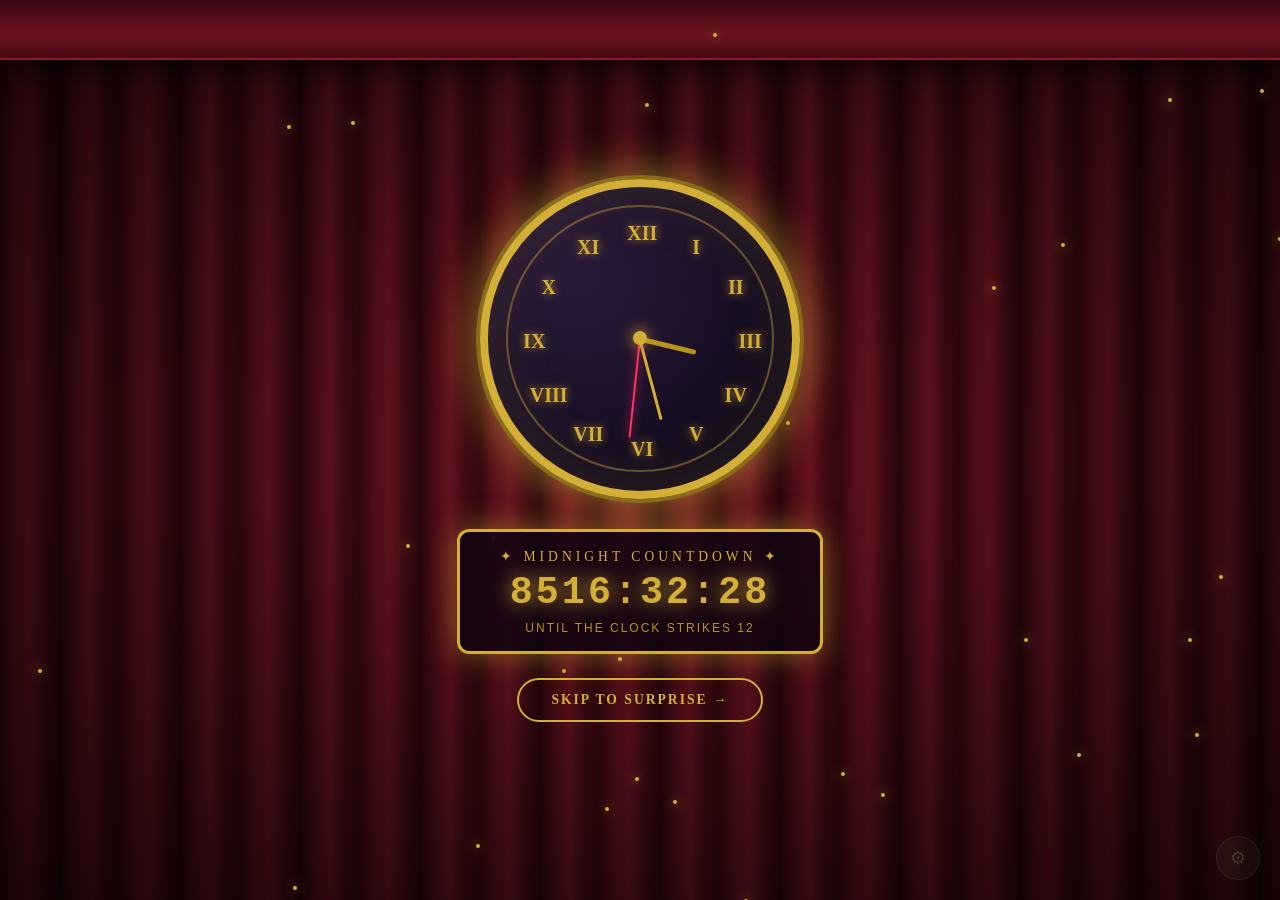
==== demo.html @ e57d29c2 "demo" ====
<!DOCTYPE html>
<html lang="en">
<head>
<meta charset="UTF-8">
<meta name="viewport" content="width=device-width, initial-scale=1.0">
<title>A Birthday Surprise 🌼</title>
<style>
  * { margin:0; padding:0; box-sizing:border-box; }
  body {
    font-family: 'Comic Sans MS', -apple-system, BlinkMacSystemFont, 'Segoe UI', sans-serif;
    background: #fdf0f5; min-height: 100vh; color: #4a2c3a; overflow-x: hidden;
  }

  /* ============ PAGE SYSTEM ============ */
  .page { display: none; min-height: 100vh; width: 100%; position: relative; overflow: hidden; }
  .page.active { display: flex; flex-direction: column; align-items: center; justify-content: center; }

  /* ============ PAGE 1: COUNTDOWN ============ */
  #page1 { background: #1a0a0a; }
  .curtain {
    position: absolute; inset: 0;
    background: repeating-linear-gradient(90deg,
      #4a0a12 0px, #7a1525 15px, #8b1a2b 30px, #5a0f1a 45px,
      #3a0810 60px, #6b1220 75px, #8b1a2b 90px, #5a0f1a 105px, #4a0a12 120px);
    filter: brightness(.85);
  }
  .curtain::before {
    content: ''; position: absolute; inset: 0;
    background: radial-gradient(ellipse at center, transparent 0%, rgba(0,0,0,.3) 40%, rgba(0,0,0,.75) 100%);
  }
  .curtain-top {
    position: absolute; top: 0; left: 0; right: 0; height: 60px;
    background: linear-gradient(180deg, #3a0810 0%, #6b1220 60%, #4a0a12 100%);
    box-shadow: 0 8px 30px rgba(0,0,0,.7); z-index: 3; border-bottom: 2px solid #8b1a2b;
  }
  .countdown-content { position: relative; z-index: 5; text-align: center; padding: 20px; }

  .big-clock {
    width: 320px; height: 320px; margin: 0 auto 30px;
    border-radius: 50%; background: radial-gradient(circle at 30% 30%, #2a1a3a, #0a0512);
    border: 8px solid #d4af37;
    box-shadow: 0 0 0 4px #8a6d1a, 0 0 40px 10px rgba(212,175,55,.5), inset 0 0 60px rgba(212,175,55,.15);
    position: relative; display: flex; align-items: center; justify-content: center;
    animation: clockGlow 3s ease-in-out infinite alternate;
  }
  @keyframes clockGlow {
    from { box-shadow: 0 0 0 4px #8a6d1a, 0 0 30px 8px rgba(212,175,55,.4), inset 0 0 60px rgba(212,175,55,.15); }
    to { box-shadow: 0 0 0 4px #8a6d1a, 0 0 50px 14px rgba(212,175,55,.7), inset 0 0 80px rgba(212,175,55,.25); }
  }
  .clock-inner { width: 88%; height: 88%; border-radius: 50%; border: 2px solid rgba(212,175,55,.4); position: relative; }
  .clock-mark { position: absolute; font-family: Georgia, serif; font-size: 20px; color: #d4af37; font-weight: bold; text-shadow: 0 0 8px rgba(212,175,55,.8); }
  .clock-hand { position: absolute; left: 50%; bottom: 50%; transform-origin: 50% 100%; background: #d4af37; border-radius: 4px; z-index: 2; }
  .hand-hour { width: 5px; height: 22%; margin-left: -2.5px; background: #b8941a; }
  .hand-minute { width: 3px; height: 32%; margin-left: -1.5px; }
  .hand-second { width: 2px; height: 38%; margin-left: -1px; background: #ff3366; box-shadow: 0 0 10px rgba(255,51,102,.9); }
  .clock-center-dot { position: absolute; top: 50%; left: 50%; width: 14px; height: 14px; margin: -7px 0 0 -7px; background: #d4af37; border-radius: 50%; box-shadow: 0 0 15px #d4af37; z-index: 3; }

  .countdown-box {
    display: inline-block; padding: 16px 40px;
    background: rgba(10,5,18,.75); border: 3px solid #d4af37; border-radius: 12px;
    box-shadow: 0 0 30px rgba(212,175,55,.5); margin-bottom: 24px; backdrop-filter: blur(10px);
  }
  .countdown-box .label { font-family: Georgia, serif; font-size: .85rem; color: #d4af37; letter-spacing: 4px; margin-bottom: 6px; }
  .countdown-box .time { font-family: 'Courier New', monospace; font-size: 2.4rem; font-weight: bold; color: #d4af37; letter-spacing: 3px; text-shadow: 0 0 20px rgba(212,175,55,.9); }
  .countdown-box .sub { font-size: .75rem; color: #b8941a; margin-top: 6px; letter-spacing: 2px; }

  .skip-btn {
    padding: 12px 32px; background: transparent; color: #d4af37;
    border: 2px solid #d4af37; border-radius: 100px; font-size: .85rem;
    font-weight: 700; letter-spacing: 2px; cursor: pointer; font-family: Georgia, serif;
    transition: .3s; text-transform: uppercase;
  }
  .skip-btn:hover { background: #d4af37; color: #1a0a0a; box-shadow: 0 0 30px rgba(212,175,55,.8); }
  .cd-sparkle { position: absolute; width: 4px; height: 4px; background: #d4af37; border-radius: 50%; box-shadow: 0 0 12px #d4af37; animation: sparkleFloat 4s ease-in-out infinite; z-index: 4; }
  @keyframes sparkleFloat { 0%,100% { opacity: .3; transform: scale(.8); } 50% { opacity: 1; transform: scale(1.5); } }

  /* ============ PAGE 2: PASSCODE ============ */
  #page2 { background: #faf6e9; flex-direction: row !important; padding: 0; }
  @media (max-width: 768px) { #page2 { flex-direction: column !important; } }
  .passcode-left {
    flex: 1; background: linear-gradient(135deg, #f0e8d0, #faf6e9);
    display: flex; align-items: center; justify-content: center;
    padding: 40px 20px; position: relative; min-height: 100vh;
  }
  .polaroid {
    background: #fff; padding: 20px; border-radius: 8px;
    border: 10px solid #b8a8d8;
    box-shadow: 0 20px 50px rgba(100,80,40,.3), 0 0 0 4px #fff inset;
    transform: rotate(-3deg); position: relative; z-index: 2; max-width: 340px;
    animation: polaroidFloat 5s ease-in-out infinite;
  }
  @keyframes polaroidFloat { 0%,100% { transform: rotate(-3deg) translateY(0); } 50% { transform: rotate(-3deg) translateY(-10px); } }
  .polaroid .photo {
    width: 280px; height: 280px; background: linear-gradient(135deg, #f5b7d0, #c9e4ff, #fde5b7);
    border-radius: 6px; display: flex; align-items: center; justify-content: center;
    font-size: 8rem; overflow: hidden;
  }
  .polaroid .photo img { width: 100%; height: 100%; object-fit: cover; }
  .polaroid .shinchan { font-size: 8rem; animation: cakeBounce 2s ease-in-out infinite; }
  @keyframes cakeBounce { 0%,100% { transform: translateY(0) rotate(-3deg); } 50% { transform: translateY(-8px) rotate(3deg); } }
  .polaroid .caption { text-align: center; font-family: 'Comic Sans MS'; font-size: 1rem; color: #8a6d3a; font-weight: bold; margin-top: 12px; }

  .passcode-right {
    flex: 1; background: #b8a8d8; display: flex; align-items: center; justify-content: center;
    padding: 40px 20px; position: relative; min-height: 100vh;
  }
  .passcode-box { position: relative; z-index: 2; text-align: center; max-width: 340px; width: 100%; }
  .passcode-box h2 { font-size: 1.6rem; color: #fff; font-weight: 800; margin-bottom: 6px; text-shadow: 0 2px 8px rgba(80,60,120,.3); }
  .passcode-box .hint { font-size: .78rem; color: #f0e8f5; opacity: .9; margin-bottom: 26px; display: flex; align-items: center; justify-content: center; gap: 6px; }
  .passcode-box .hint .dot { width: 8px; height: 8px; background: #ff5566; border-radius: 50%; animation: pulseDot 1.5s ease-in-out infinite; }
  @keyframes pulseDot { 0%,100% { transform: scale(1); box-shadow: 0 0 0 0 rgba(255,85,102,.7); } 50% { transform: scale(1.1); box-shadow: 0 0 0 8px rgba(255,85,102,0); } }
  .passcode-dots { display: flex; justify-content: center; gap: 14px; margin-bottom: 30px; }
  .passcode-dot {
    width: 44px; height: 44px; border-radius: 12px;
    background: rgba(255,255,255,.35); border: 2px solid rgba(255,255,255,.5);
    display: flex; align-items: center; justify-content: center;
    font-size: 1.5rem; font-weight: bold; color: #fff;
    transition: all .3s cubic-bezier(.34,1.56,.64,1);
  }
  .passcode-dot.filled { background: #f5e88a; color: #8a6d3a; border-color: #f5e88a; transform: scale(1.08); box-shadow: 0 4px 14px rgba(245,232,138,.6); }
  .passcode-dot.active { border-color: #fff; background: rgba(255,255,255,.5); animation: dotPulse 1.5s ease-in-out infinite; }
  @keyframes dotPulse { 0%,100% { box-shadow: 0 0 0 0 rgba(255,255,255,.6); } 50% { box-shadow: 0 0 0 8px rgba(255,255,255,0); } }

  .keypad { display: grid; grid-template-columns: repeat(3, 1fr); gap: 14px; max-width: 250px; margin: 0 auto; }
  .key {
    aspect-ratio: 1; border-radius: 50%;
    background: rgba(255,255,255,.95); border: none;
    font-size: 1.4rem; font-weight: 700; color: #5a4a7a;
    cursor: pointer; transition: all .2s; font-family: inherit;
    box-shadow: 0 4px 12px rgba(80,60,120,.2);
    display: flex; align-items: center; justify-content: center;
  }
  .key:hover { background: #fff; transform: scale(1.06); }
  .key:active { transform: scale(.95); }
  .key.enter-key { background: linear-gradient(135deg, #ff8899, #ff5566); color: #fff; box-shadow: 0 4px 14px rgba(255,85,102,.5); }
  .passcode-box.shake { animation: shakeError .5s; }
  @keyframes shakeError {
    0%,100% { transform: translateX(0); }
    20% { transform: translateX(-12px); }
    40% { transform: translateX(12px); }
    60% { transform: translateX(-8px); }
    80% { transform: translateX(8px); }
  }
  .error-msg { color: #ffd0d0; font-size: .85rem; font-weight: 600; min-height: 22px; margin-top: 16px; text-shadow: 0 2px 6px rgba(120,60,60,.4); }

  /* ============ COMMON ============ */
  .checkered-bg {
    position: absolute; inset: 0; z-index: 0; background-color: #fce8f0;
    background-image: 
      linear-gradient(90deg, rgba(255,255,255,.5) 50%, transparent 50%),
      linear-gradient(rgba(255,255,255,.5) 50%, transparent 50%);
    background-size: 40px 40px;
  }
  .top-stripe {
    position: absolute; top: 0; left: 0; right: 0; height: 20px;
    background-image: repeating-linear-gradient(90deg, #ff8899 0px, #ff8899 20px, #ffffff 20px, #ffffff 40px);
    z-index: 10; box-shadow: 0 4px 10px rgba(255,136,153,.3);
  }
  .bottom-stripe {
    position: absolute; bottom: 0; left: 0; right: 0; height: 20px;
    background-image: repeating-linear-gradient(90deg, #ff8899 0px, #ff8899 20px, #ffffff 20px, #ffffff 40px);
    z-index: 10; box-shadow: 0 -4px 10px rgba(255,136,153,.3);
  }
  .page-content { position: relative; z-index: 5; text-align: center; padding: 40px 20px; max-width: 750px; width: 100%; }

  .funny-title {
    font-family: 'Comic Sans MS'; font-size: 1.9rem; font-weight: 800;
    color: #e63950; letter-spacing: .5px; margin-bottom: 24px;
    text-shadow: 2px 2px 0 rgba(255,255,255,.9), 3px 3px 0 rgba(255,136,153,.3);
    animation: titleWiggle 3s ease-in-out infinite;
  }
  @keyframes titleWiggle { 0%,100% { transform: rotate(-1.5deg); } 50% { transform: rotate(1.5deg); } }

  .cartoon-box {
    display: inline-block; padding: 12px; background: #fff; border-radius: 16px;
    box-shadow: 0 10px 30px rgba(200,100,130,.2); margin: 20px auto;
    animation: gentleBounce 2s ease-in-out infinite; position: relative;
  }
  .cartoon-box::before { content: ''; position: absolute; inset: -6px; border: 2px dashed #ffb8c8; border-radius: 20px; }
  @keyframes gentleBounce { 0%,100% { transform: translateY(0); } 50% { transform: translateY(-12px); } }
  .cartoon-inner {
    width: 240px; height: 240px;
    background: linear-gradient(135deg, #ffe8f0, #ffd6e0);
    border-radius: 12px; display: flex; align-items: center; justify-content: center;
    font-size: 8rem; overflow: hidden;
  }
  .cartoon-inner img { width: 100%; height: 100%; object-fit: cover; }

  .btn-row { display: flex; justify-content: center; gap: 30px; margin-top: 26px; flex-wrap: wrap; align-items: center; }
  .pill-btn {
    padding: 16px 44px; border-radius: 100px; border: none;
    font-family: 'Comic Sans MS'; font-size: 1.2rem; font-weight: 800;
    letter-spacing: 1.5px; cursor: pointer; position: relative;
    transition: all .3s cubic-bezier(.34,1.56,.64,1);
    box-shadow: 0 6px 0 #8b2535, 0 10px 20px rgba(200,60,90,.4);
    color: #fff; background: linear-gradient(180deg, #ff5566, #e63950);
    text-shadow: 0 2px 4px rgba(140,30,50,.5);
  }
  .pill-btn:hover { transform: translateY(3px); box-shadow: 0 3px 0 #8b2535, 0 6px 14px rgba(200,60,90,.4); }

  /* ============ PAGE 5: HEARTS ============ */
  .boxes-grid { display: flex; justify-content: center; gap: 26px; flex-wrap: wrap; margin: 30px 0; }
  .heart-box {
    width: 145px; height: 145px; cursor: pointer; position: relative;
    transition: transform .4s cubic-bezier(.34,1.56,.64,1);
    animation: boxBob 2.5s ease-in-out infinite;
  }
  .heart-box:nth-child(1) { animation-delay: 0s; }
  .heart-box:nth-child(2) { animation-delay: .3s; }
  .heart-box:nth-child(3) { animation-delay: .6s; }
  .heart-box:nth-child(4) { animation-delay: .9s; }
  @keyframes boxBob {
    0%,100% { transform: translateY(0) rotate(-2deg); }
    50% { transform: translateY(-15px) rotate(2deg); }
  }
  .heart-box:hover { transform: scale(1.12); animation-play-state: paused; }
  .heart-svg { width: 100%; height: 100%; filter: drop-shadow(0 10px 25px rgba(200,40,70,.4)); }
  .heart-ribbon {
    position: absolute; top: 50%; left: 50%;
    transform: translate(-50%, -50%);
    font-size: 2rem; color: #fff; pointer-events: none;
    text-shadow: 0 4px 8px rgba(180,30,60,.5);
  }
  .heart-label {
    position: absolute; bottom: -22px; left: 50%; transform: translateX(-50%);
    font-size: .72rem; color: #a0496a; font-weight: 700;
    white-space: nowrap; font-family: 'Comic Sans MS';
  }

  /* ============ HEART CONTENT MODAL ============ */
  .heart-modal {
    display: none; position: fixed; inset: 0;
    background: rgba(74,44,58,.92); backdrop-filter: blur(10px);
    z-index: 500; padding: 20px; overflow-y: auto;
  }
  .heart-modal.show { display: block; animation: fade .4s ease; }
  @keyframes fade { from { opacity: 0; } to { opacity: 1; } }
  .heart-modal-inner {
    max-width: 900px; margin: 30px auto;
    background: #fff; border-radius: 24px;
    padding: 24px; box-shadow: 0 30px 80px rgba(80,40,60,.5);
    position: relative;
  }
  .heart-modal-head {
    display: flex; justify-content: space-between; align-items: center;
    margin-bottom: 20px; padding-bottom: 16px;
    border-bottom: 2px dashed rgba(255,180,200,.5);
    flex-wrap: wrap; gap: 10px;
  }
  .heart-modal-head h2 {
    font-family: 'Comic Sans MS'; font-size: 1.4rem; color: #e63950;
    display: flex; align-items: center; gap: 10px; font-weight: 800;
  }
  .heart-modal-head p { font-size: .82rem; color: #a0496a; font-style: italic; margin-top: 4px; }
  .heart-close {
    padding: 10px 22px; border: none; border-radius: 100px;
    background: linear-gradient(135deg, #ff5566, #e63950);
    color: #fff; font-family: 'Comic Sans MS'; font-weight: 800;
    font-size: .85rem; cursor: pointer;
    box-shadow: 0 4px 0 #8b2535; transition: .15s;
  }
  .heart-close:active { transform: translateY(4px); box-shadow: 0 0 0 #8b2535; }
  .heart-content-area { min-height: 200px; }

  .heart-empty {
    text-align: center; padding: 60px 20px; color: #a0496a;
    font-style: italic; font-size: .95rem;
    background: linear-gradient(135deg, #fff5f8, #fce8f0);
    border-radius: 16px; border: 2px dashed rgba(255,180,200,.5);
  }

  .heart-items-grid {
    display: grid; grid-template-columns: repeat(auto-fill, minmax(240px, 1fr));
    gap: 16px;
  }
  .heart-item {
    background: #fff; border: 2px solid rgba(255,180,200,.5);
    border-radius: 18px; overflow: hidden;
    box-shadow: 0 4px 16px rgba(200,100,130,.15);
    transition: .3s;
  }
  .heart-item:hover { transform: translateY(-4px); box-shadow: 0 12px 30px rgba(200,100,130,.3); }
  .heart-item-thumb {
    height: 160px; background: linear-gradient(135deg, #ffe8f0, #ffd6e0);
    display: flex; align-items: center; justify-content: center;
    font-size: 3rem; background-size: cover; background-position: center;
    position: relative; color: #e63950;
  }
  .heart-item-thumb img { width: 100%; height: 100%; object-fit: cover; }
  .heart-item-info { padding: 12px 14px; }
  .heart-item-info h4 { font-size: .88rem; color: #4a2c3a; margin-bottom: 4px; font-weight: 800; }
  .heart-item-info p { font-size: .74rem; color: #a0496a; line-height: 1.5; }

  .heart-audio-player { padding: 14px; }
  .heart-audio-player audio { width: 100%; }

  .heart-shayari-card {
    background: linear-gradient(135deg, #fff5f8, #fce8f0);
    border: 2px solid rgba(255,180,200,.5); border-radius: 18px;
    padding: 22px 20px; position: relative;
  }
  .heart-shayari-card::before {
    content: '❝'; position: absolute; top: 8px; right: 14px;
    font-size: 50px; color: rgba(230,57,80,.15); line-height: 1;
  }
  .heart-shayari-text {
    font-family: Georgia, serif; font-style: italic;
    font-size: .95rem; line-height: 1.9; color: #4a2c3a;
    white-space: pre-line; position: relative; z-index: 1;
  }
  .heart-shayari-footer {
    margin-top: 14px; padding-top: 12px;
    border-top: 1px dashed rgba(255,180,200,.5);
    display: flex; justify-content: space-between; align-items: center;
    font-size: .72rem;
  }
  .heart-shayari-tag {
    padding: 3px 10px; border-radius: 100px;
    background: #fce8f0; color: #e63950; font-weight: 700;
  }

  .heart-video-card video, .heart-video-card iframe {
    width: 100%; display: block; background: #000;
  }

  /* ============ JASMINE FINAL PAGE ============ */
  #pageJasmine { background: linear-gradient(135deg, #fefefe 0%, #f7faf5 40%, #f0f7f0 100%); }
  .jasmine-bg-page { position: absolute; inset: 0; pointer-events: none; overflow: hidden; }
  .jasmine-fall {
    position: absolute; top: -80px; font-size: 24px; opacity: 0;
    animation: jasmineFall linear infinite;
  }
  @keyframes jasmineFall {
    0% { transform: translateY(0) rotate(0) translateX(0); opacity: 0; }
    8% { opacity: .85; }
    50% { transform: translateY(50vh) rotate(180deg) translateX(30px); opacity: .7; }
    90% { opacity: .35; }
    100% { transform: translateY(110vh) rotate(360deg) translateX(-20px); opacity: 0; }
  }
  .jasmine-content {
    position: relative; z-index: 5; text-align: center; padding: 40px 20px;
    max-width: 720px;
  }
  .jasmine-bouquet {
    font-size: 8rem; animation: bouquetFloat 3s ease-in-out infinite;
    filter: drop-shadow(0 15px 30px rgba(160,190,130,.4));
    display: inline-block;
  }
  @keyframes bouquetFloat {
    0%,100% { transform: translateY(0) rotate(-3deg) scale(1); }
    50% { transform: translateY(-15px) rotate(3deg) scale(1.05); }
  }
  .jasmine-title {
    font-size: 2.4rem; font-weight: 800; margin: 20px 0 12px;
    background: linear-gradient(90deg, #8a9f6e, #b8956a, #a8c088, #8a9f6e);
    background-size: 300% auto;
    -webkit-background-clip: text; -webkit-text-fill-color: transparent;
    animation: shimmer 5s linear infinite;
  }
  @keyframes shimmer { to { background-position: 300% center; } }
  .jasmine-sub { font-size: 1rem; color: #8a9f6e; font-style: italic; margin-bottom: 30px; }
  .jasmine-message {
    background: rgba(255,255,255,.92); backdrop-filter: blur(15px);
    border: 2px solid rgba(200,220,180,.5);
    border-radius: 24px; padding: 32px 28px;
    box-shadow: 0 20px 50px rgba(140,180,100,.2);
    font-size: 1rem; line-height: 2; color: #5a6a52;
    text-align: center; margin-bottom: 26px;
    position: relative;
  }
  .jasmine-message::before {
    content: '🌼'; position: absolute; top: -22px; left: 50%;
    transform: translateX(-50%); font-size: 34px;
    background: #fdfefb; padding: 2px 14px; border-radius: 50px;
  }
  .jasmine-message .sig {
    display: block; margin-top: 20px;
    color: #8a9f6e; font-style: italic; font-weight: 700;
    font-size: .95rem;
  }
  .jasmine-btn {
    padding: 14px 36px; border: none; border-radius: 100px;
    background: linear-gradient(135deg, #a8c088, #d4c088);
    color: #fff; font-family: 'Comic Sans MS'; font-weight: 800;
    font-size: .95rem; cursor: pointer;
    box-shadow: 0 8px 22px rgba(160,190,130,.5);
    transition: .3s;
  }
  .jasmine-btn:hover { transform: translateY(-3px) scale(1.05); box-shadow: 0 12px 30px rgba(160,190,130,.7); }

  /* ============ ADMIN PANEL ============ */
  #adminTrigger {
    position: fixed; bottom: 20px; right: 20px;
    width: 44px; height: 44px; border-radius: 50%;
    background: rgba(168,192,136,.2);
    border: 1.5px solid rgba(168,192,136,.5);
    color: #a8c088; font-size: 18px;
    z-index: 9000; cursor: pointer;
    display: flex; align-items: center; justify-content: center;
    transition: .3s; opacity: .25;
    font-family: inherit;
  }
  #adminTrigger:hover { opacity: 1; transform: scale(1.1) rotate(45deg); background: rgba(168,192,136,.9); color: #fff; }

  #adminPanel {
    display: none; position: fixed; inset: 0;
    background: rgba(45,74,45,.65); backdrop-filter: blur(12px);
    z-index: 20000; padding: 20px; overflow-y: auto;
  }
  #adminPanel.show { display: block; }
  .admin-box {
    max-width: 920px; margin: 20px auto;
    background: #fff; border-radius: 24px;
    padding: 28px; box-shadow: 0 30px 80px rgba(80,120,60,.4);
  }
  .admin-head {
    display: flex; justify-content: space-between; align-items: center;
    margin-bottom: 20px; padding-bottom: 16px;
    border-bottom: 2px dashed rgba(180,210,160,.5);
    flex-wrap: wrap; gap: 10px;
  }
  .admin-head h2 { font-size: 1.4rem; color: #2d4a2d; font-weight: 800; display: flex; align-items: center; gap: 10px; }
  .admin-close {
    padding: 8px 18px; border: none; border-radius: 100px;
    background: linear-gradient(135deg, #ff8888, #e65c5c);
    color: #fff; font-family: inherit; font-weight: 700;
    font-size: .85rem; cursor: pointer;
  }
  .admin-tabs {
    display: flex; gap: 6px; margin-bottom: 20px; flex-wrap: wrap;
    border-bottom: 1.5px solid rgba(200,220,180,.5); padding-bottom: 12px;
  }
  .admin-tab {
    padding: 8px 14px; border: 1.5px solid rgba(180,210,160,.4);
    border-radius: 100px; background: #fff; color: #5a7050;
    font-size: .78rem; font-family: inherit; font-weight: 700;
    cursor: pointer; transition: .2s;
  }
  .admin-tab.active {
    background: linear-gradient(135deg, #a8c088, #d4c088);
    color: #fff; border-color: transparent;
    box-shadow: 0 4px 14px rgba(160,190,130,.4);
  }
  .admin-tab-content { display: none; }
  .admin-tab-content.active { display: block; animation: fade .3s; }

  .admin-form {
    background: linear-gradient(135deg, #fafaf2, #f7faf5);
    border: 1.5px dashed rgba(180,210,160,.6);
    border-radius: 16px; padding: 20px; margin-bottom: 20px;
  }
  .admin-form h3 { font-size: .72rem; color: #7a9050; font-weight: 800; margin-bottom: 14px; letter-spacing: 1.2px; text-transform: uppercase; }
  .admin-form label { display: block; font-size: .75rem; color: #5a7050; font-weight: 700; margin-bottom: 5px; }
  .admin-form input, .admin-form textarea, .admin-form select {
    width: 100%; padding: 10px 14px; margin-bottom: 12px;
    border: 1.5px solid rgba(180,210,160,.5);
    border-radius: 10px; font-family: inherit; font-size: .85rem;
    color: #2d4a2d; background: #fff; outline: none;
  }
  .admin-form textarea { min-height: 90px; resize: vertical; }
  .admin-form input:focus, .admin-form textarea:focus, .admin-form select:focus {
    border-color: #a8c088; box-shadow: 0 0 0 3px rgba(168,192,136,.15);
  }
  .admin-btn {
    padding: 10px 22px; border: none; border-radius: 100px;
    background: linear-gradient(135deg, #a8c088, #d4c088);
    color: #fff; font-family: inherit; font-weight: 700;
    font-size: .82rem; cursor: pointer; margin-right: 8px; margin-top: 4px;
    box-shadow: 0 4px 14px rgba(160,190,130,.4); transition: .2s;
  }
  .admin-btn:hover { transform: translateY(-2px); }
  .admin-btn.danger { background: linear-gradient(135deg, #ff8888, #e65c5c); box-shadow: 0 4px 14px rgba(230,92,92,.4); }
  .admin-btn.blue { background: linear-gradient(135deg, #88b0ff, #5c7ee6); box-shadow: 0 4px 14px rgba(92,126,230,.4); }

  .admin-list {
    display: grid; grid-template-columns: repeat(auto-fill, minmax(220px, 1fr));
    gap: 12px; margin-top: 16px;
  }
  .admin-item {
    background: #fff; border: 1.5px solid rgba(200,220,180,.5);
    border-radius: 12px; padding: 12px; position: relative;
    display: flex; flex-direction: column; gap: 8px;
    font-size: .78rem; color: #5a7050;
  }
  .admin-item .thumb-mini {
    width: 100%; height: 70px; border-radius: 8px;
    background: linear-gradient(135deg, #f0f7e8, #faf5e0);
    background-size: cover; background-position: center;
    display: flex; align-items: center; justify-content: center;
    font-size: 2rem;
  }
  .admin-item .item-info { font-weight: 700; color: #2d4a2d; font-size: .82rem; }
  .admin-item .item-sub { font-size: .7rem; color: #7a8a72; font-style: italic; }
  .admin-item .item-actions { display: flex; gap: 6px; margin-top: 4px; flex-wrap: wrap; }
  .admin-item .mini-btn {
    padding: 5px 10px; border: 1px solid rgba(200,220,180,.5);
    border-radius: 100px; background: #f7faf5;
    color: #5a7050; font-size: .7rem; font-weight: 700;
    font-family: inherit; cursor: pointer;
  }
  .admin-item .mini-btn.del { background: #fff0f0; color: #e65c5c; border-color: #ffcccc; }
  .admin-note {
    font-size: .75rem; color: #8a9f6e; font-style: italic;
    padding: 10px 14px; background: #f7faf5; border-radius: 10px;
    margin-bottom: 16px; line-height: 1.6;
  }

  /* Password prompt */
  #pwPrompt {
    display: none; position: fixed; inset: 0;
    background: rgba(45,74,45,.75); backdrop-filter: blur(12px);
    z-index: 25000; align-items: center; justify-content: center; padding: 20px;
  }
  #pwPrompt.show { display: flex; }
  .pw-box {
    background: #fff; border-radius: 24px; padding: 36px 32px;
    max-width: 380px; width: 100%; text-align: center;
    box-shadow: 0 30px 80px rgba(80,120,60,.4);
    animation: introPop .5s ease;
  }
  @keyframes introPop { from { opacity:0; transform: scale(.9) translateY(20px); } to { opacity:1; transform: scale(1) translateY(0); } }
  .pw-box .pw-emoji { font-size: 3rem; margin-bottom: 12px; display: block; }
  .pw-box h3 { color: #2d4a2d; font-size: 1.15rem; margin-bottom: 8px; font-weight: 800; }
  .pw-box p { color: #8a9f6e; font-size: .82rem; margin-bottom: 20px; font-style: italic; }
  .pw-box input {
    width: 100%; padding: 14px 18px; border-radius: 100px;
    border: 2px solid rgba(180,210,160,.5); text-align: center;
    font-size: 1.4rem; letter-spacing: 8px; font-weight: 800;
    color: #2d4a2d; font-family: inherit; outline: none; margin-bottom: 14px;
  }
  .pw-box input:focus { border-color: #a8c088; box-shadow: 0 0 0 4px rgba(168,192,136,.15); }
  .pw-error { color: #e65c5c; font-size: .8rem; min-height: 18px; margin-bottom: 12px; font-weight: 700; }
  .pw-actions { display: flex; gap: 10px; justify-content: center; }

  /* Confetti */
  .confetti { position: fixed; top: -20px; font-size: 20px; pointer-events: none; z-index: 9999; animation: confettiFall linear forwards; }
  @keyframes confettiFall {
    0% { transform: translateY(0) rotate(0); opacity: 1; }
    100% { transform: translateY(105vh) rotate(720deg); opacity: .6; }
  }
  .tear-drop { position: fixed; font-size: 20px; pointer-events: none; z-index: 9999; animation: tearFall 1.5s ease-in forwards; }
  @keyframes tearFall {
    0% { transform: translateY(0) scale(1); opacity: 1; }
    100% { transform: translateY(80px) scale(.5); opacity: 0; }
  }

  @media (max-width: 500px) {
    .funny-title { font-size: 1.3rem; }
    .cartoon-inner { width: 200px; height: 200px; font-size: 6rem; }
    .pill-btn { padding: 12px 32px; font-size: 1rem; }
    .heart-box { width: 110px; height: 110px; }
    .heart-ribbon { font-size: 1.6rem; }
    .heart-label { font-size: .62rem; }
    .big-clock { width: 240px; height: 240px; }
    .clock-mark { font-size: 14px; }
    .countdown-box .time { font-size: 1.6rem; }
    .heart-modal-inner { padding: 18px; margin: 15px auto; }
    .jasmine-bouquet { font-size: 5rem; }
    .jasmine-title { font-size: 1.6rem; }
  }
</style>
</head>
<body>

<!-- ============ PAGE 1: COUNTDOWN ============ -->
<div class="page active" id="page1">
  <div class="curtain"></div>
  <div class="curtain-top"></div>
  <div class="countdown-content">
    <div class="big-clock">
      <div class="clock-inner" id="clockInner">
        <div class="clock-hand hand-hour" id="handHour"></div>
        <div class="clock-hand hand-minute" id="handMinute"></div>
        <div class="clock-hand hand-second" id="handSecond"></div>
        <div class="clock-center-dot"></div>
      </div>
    </div>
    <div class="countdown-box">
      <div class="label">✦ MIDNIGHT COUNTDOWN ✦</div>
      <div class="time" id="countdownTime">12:00:00</div>
      <div class="sub">UNTIL THE CLOCK STRIKES 12</div>
    </div>
    <br>
    <button class="skip-btn" onclick="nextPage(2)">Skip to Surprise →</button>
  </div>
</div>

<!-- ============ PAGE 2: PASSCODE ============ -->
<div class="page" id="page2">
  <div class="passcode-left">
    <div class="polaroid">
      <div class="photo">
        <div class="shinchan" id="passcodePhoto">🎂</div>
      </div>
      <div class="caption">Happy Birthday! 🎉</div>
    </div>
  </div>
  <div class="passcode-right">
    <div class="passcode-box" id="passcodeBox">
      <h2>Enter a passcode</h2>
      <div class="hint">
        Enter the 4-digit secret passcode
        <span class="dot"></span>
      </div>
      <div class="passcode-dots" id="passcodeDots">
        <div class="passcode-dot active"></div>
        <div class="passcode-dot"></div>
        <div class="passcode-dot"></div>
        <div class="passcode-dot"></div>
      </div>
      <div class="keypad">
        <button class="key" onclick="pressKey(1)">1</button>
        <button class="key" onclick="pressKey(2)">2</button>
        <button class="key" onclick="pressKey(3)">3</button>
        <button class="key" onclick="pressKey(4)">4</button>
        <button class="key" onclick="pressKey(5)">5</button>
        <button class="key" onclick="pressKey(6)">6</button>
        <button class="key" onclick="pressKey(7)">7</button>
        <button class="key" onclick="pressKey(8)">8</button>
        <button class="key" onclick="pressKey(9)">9</button>
        <button class="key" onclick="deleteKey()">✱</button>
        <button class="key" onclick="pressKey(0)">0</button>
        <button class="key enter-key" onclick="submitPasscode()">❤</button>
      </div>
      <div class="error-msg" id="errorMsg"></div>
    </div>
  </div>
</div>

<!-- ============ PAGE 3: INTRO ============ -->
<div class="page" id="page3">
  <div class="checkered-bg"></div>
  <div class="top-stripe"></div>
  <div class="bottom-stripe"></div>
  <div class="page-content">
    <h1 class="funny-title">I have made something for you 💝</h1>
    <div class="cartoon-box">
      <div class="cartoon-inner">🤗</div>
    </div>
    <p style="font-family:'Comic Sans MS'; color:#a0496a; margin-top:20px; font-size:1.15rem; font-weight:700;">
      Do you wanna see it ?
    </p>
    <div class="btn-row">
      <button class="pill-btn" onclick="nextPage(4)">YES</button>
      <button class="pill-btn" onclick="nextPage(4)">NO</button>
    </div>
  </div>
</div>

<!-- ============ PAGE 4: ARE YOU SURE ============ -->
<div class="page" id="page4">
  <div class="checkered-bg"></div>
  <div class="top-stripe"></div>
  <div class="bottom-stripe"></div>
  <div class="page-content">
    <h1 class="funny-title">I have made something for you 💝</h1>
    <div class="cartoon-box">
      <div class="cartoon-inner" id="page4Emoji">😏</div>
    </div>
    <p id="page4Msg" style="font-family:'Comic Sans MS'; color:#a0496a; margin-top:20px; font-size:1.1rem; font-weight:700;">
      Are you sure? 🤔 Please say YES! 💕
    </p>
    <div class="btn-row" id="page4BtnRow">
      <button class="pill-btn" id="yesBtn" onclick="nextPage(5)">YES</button>
      <button class="pill-btn" id="noBtn" onclick="handleNoClick()">NO</button>
    </div>
  </div>
</div>

<!-- ============ PAGE 5: EXCITED ============ -->
<div class="page" id="page5">
  <div class="checkered-bg"></div>
  <div class="top-stripe"></div>
  <div class="bottom-stripe"></div>
  <div class="page-content">
    <h1 class="funny-title">Are you really excited? 🤩</h1>
    <div class="cartoon-box">
      <div class="cartoon-inner">🤩</div>
    </div>
    <div class="btn-row">
      <button class="pill-btn" onclick="nextPage(6)">YES</button>
      <button class="pill-btn" onclick="nextPage(6)">YES</button>
    </div>
  </div>
</div>

<!-- ============ PAGE 6: MYSTERY HEARTS ============ -->
<div class="page" id="page6">
  <div class="checkered-bg"></div>
  <div class="top-stripe"></div>
  <div class="bottom-stripe"></div>
  <div class="page-content">
    <h1 class="funny-title" style="font-size:1.5rem;">Tap on the mystery box to unlock your gifts!</h1>
    <div class="boxes-grid" id="heartsGrid"></div>
    <div class="cartoon-box" style="margin-top:30px;">
      <div class="cartoon-inner" style="width:180px;height:130px;font-size:5rem;">😋</div>
    </div>
  </div>
</div>

<!-- ============ PAGE 7: JASMINE FINAL ============ -->
<div class="page" id="pageJasmine">
  <div class="jasmine-bg-page" id="jasmineBgPage"></div>
  <div class="jasmine-content">
    <div class="jasmine-bouquet">💐</div>
    <h1 class="jasmine-title">🌼 Happy Birthday, My Jasmine 🌼</h1>
    <p class="jasmine-sub">ek chhota sa surprise, dil se tumhare liye</p>
    <div class="jasmine-message">
      <p>Jabse tum meri zindagi me aayi ho, sab kuch thoda aur khoobsurat lagta hai. 🌼</p>
      <p>Tumhari muskaan, tumhari baatein, tumhara hona — yeh sab meri favourite cheezein hain.</p>
      <p>21 saal ki tum, aur bhi zyada strong, aur bhi zyada pyaari ho gayi ho.</p>
      <p>Dua karta hoon ki tumhare saare sapne poore hon, aur tum hamesha muskurati raho. 🌸</p>
      <span class="sig">— always with you, tumhara dost 💚</span>
    </div>
    <button class="jasmine-btn" onclick="throwConfetti(); celebrateFinale()">🎉 Celebrate Again</button>
  </div>
</div>

<!-- ============ HEART MODAL ============ -->
<div class="heart-modal" id="heartModal" onclick="if(event.target===this) closeHeartModal()">
  <div class="heart-modal-inner">
    <div class="heart-modal-head">
      <div>
        <h2 id="heartModalTitle">💖 Mystery Heart</h2>
        <p id="heartModalSub">Here's your surprise…</p>
      </div>
      <button class="heart-close" onclick="closeHeartModal()">✕ Close</button>
    </div>
    <div class="heart-content-area" id="heartContentArea"></div>
    <div style="text-align:center;margin-top:20px;" id="heartModalNext"></div>
  </div>
</div>

<!-- Admin Trigger -->
<button id="adminTrigger" onclick="promptAdmin()" title="Admin (Ctrl+Shift+A)">⚙</button>

<!-- Password Prompt -->
<div id="pwPrompt">
  <div class="pw-box">
    <span class="pw-emoji">🔐</span>
    <h3>Admin Access</h3>
    <p>Enter admin password</p>
    <input type="password" id="pwInput" maxlength="10" placeholder="••••" 
           onkeypress="if(event.key==='Enter') verifyPw()">
    <div class="pw-error" id="pwError"></div>
    <div class="pw-actions">
      <button class="admin-btn" onclick="verifyPw()">Unlock</button>
      <button class="admin-btn danger" onclick="closePwPrompt()">Cancel</button>
    </div>
  </div>
</div>

<!-- ============ ADMIN PANEL ============ -->
<div id="adminPanel">
  <div class="admin-box">
    <div class="admin-head">
      <h2>⚙ Admin Panel</h2>
      <button class="admin-close" onclick="closeAdmin()">✕ Close</button>
    </div>
    <div class="admin-note">
      🌼 Yahan se saara content add/edit/delete karo. Har item ko kis heart me dikhana hai woh select karo. Sab browser me save hota hai.
    </div>
    <div style="margin-bottom:20px;">
      <button class="admin-btn" onclick="exportData()">⬇ Export JSON</button>
      <button class="admin-btn blue" onclick="document.getElementById('importFile').click()">⬆ Import JSON</button>
      <input type="file" id="importFile" accept=".json" style="display:none" onchange="importData(event)">
      <button class="admin-btn danger" onclick="resetAll()">🗑 Reset All</button>
    </div>
    <div class="admin-tabs">
      <button class="admin-tab active" onclick="switchAdminTab('photos', this)">📸 Photos</button>
      <button class="admin-tab" onclick="switchAdminTab('audio', this)">🎵 Audio</button>
      <button class="admin-tab" onclick="switchAdminTab('voice', this)">🎤 Voice</button>
      <button class="admin-tab" onclick="switchAdminTab('videos', this)">🎬 Videos</button>
      <button class="admin-tab" onclick="switchAdminTab('shayari', this)">🌸 Shayari</button>
      <button class="admin-tab" onclick="switchAdminTab('notes', this)">📝 Notes</button>
      <button class="admin-tab" onclick="switchAdminTab('messages', this)">💌 Messages</button>
      <button class="admin-tab" onclick="switchAdminTab('settings', this)">⚙ Settings</button>
    </div>

    <!-- PHOTOS -->
    <div class="admin-tab-content active" id="tab-photos">
      <div class="admin-form">
        <h3>Add Photo</h3>
        <label>Photo URL</label>
        <input id="photoUrl" placeholder="https://... ya data:image/...">
        <label>Caption</label>
        <input id="photoCaption" placeholder="Kuch yaadgaar...">
        <label>Kis heart me?</label>
        <select id="photoHeart">
          <option value="1">Heart 1 💖</option>
          <option value="2" selected>Heart 2 💝</option>
          <option value="3">Heart 3 💗</option>
          <option value="4">Heart 4 🎤</option>
        </select>
        <button class="admin-btn" onclick="addPhoto()">+ Add Photo</button>
      </div>
      <div class="admin-list" id="adminPhotosList"></div>
    </div>

    <!-- AUDIO -->
    <div class="admin-tab-content" id="tab-audio">
      <div class="admin-form">
        <h3>Add Audio (Song)</h3>
        <label>Audio URL</label>
        <input id="audioUrl" placeholder="https://... ya path/file.mp3">
        <label>Title</label>
        <input id="audioTitle" placeholder="Song ka naam...">
        <label>Artist</label>
        <input id="audioArtist" placeholder="Kiski awaaz...">
        <label>Kis heart me?</label>
        <select id="audioHeart">
          <option value="1" selected>Heart 1 💖</option>
          <option value="2">Heart 2 💝</option>
          <option value="3">Heart 3 💗</option>
          <option value="4">Heart 4 🎤</option>
        </select>
        <button class="admin-btn" onclick="addAudio()">+ Add Audio</button>
      </div>
      <div class="admin-list" id="adminAudioList"></div>
    </div>

    <!-- VOICE (4th heart) -->
    <div class="admin-tab-content" id="tab-voice">
      <div class="admin-form">
        <h3>🎤 Add Voice Note</h3>
        <label>Voice URL (mp3/m4a)</label>
        <input id="voiceUrl" placeholder="https://... ya path/voice.mp3">
        <label>Title</label>
        <input id="voiceTitle" placeholder="Voice ka naam (e.g. Good morning)">
        <label>Description</label>
        <input id="voiceDesc" placeholder="Kis baare me hai...">
        <label>Kis heart me?</label>
        <select id="voiceHeart">
          <option value="4" selected>Heart 4 🎤 (Voice)</option>
          <option value="1">Heart 1 💖</option>
          <option value="2">Heart 2 💝</option>
          <option value="3">Heart 3 💗</option>
        </select>
        <button class="admin-btn" onclick="addVoice()">+ Add Voice</button>
      </div>
      <div class="admin-list" id="adminVoiceList"></div>
    </div>

    <!-- VIDEOS -->
    <div class="admin-tab-content" id="tab-videos">
      <div class="admin-form">
        <h3>Add Video</h3>
        <label>Video URL (mp4 ya YouTube)</label>
        <input id="videoUrl" placeholder="https://... (mp4 ya youtube url)">
        <label>Title</label>
        <input id="videoTitle" placeholder="Video ka naam...">
        <label>Description</label>
        <input id="videoDesc" placeholder="Kis baare me hai...">
        <label>Kis heart me?</label>
        <select id="videoHeart">
          <option value="1" selected>Heart 1 💖</option>
          <option value="2">Heart 2 💝</option>
          <option value="3">Heart 3 💗</option>
          <option value="4">Heart 4 🎤</option>
        </select>
        <button class="admin-btn" onclick="addVideo()">+ Add Video</button>
      </div>
      <div class="admin-list" id="adminVideosList"></div>
    </div>

    <!-- SHAYARI -->
    <div class="admin-tab-content" id="tab-shayari">
      <div class="admin-form">
        <h3>Add Shayari</h3>
        <label>Shayari Text</label>
        <textarea id="shayariText" placeholder="Yahan shayari likho..."></textarea>
        <label>Tag</label>
        <select id="shayariTag">
          <option value="sad">Dard 🌧️</option>
          <option value="dosti">Dosti 🌼</option>
          <option value="ishq">Ishq 💫</option>
        </select>
        <label>Kis heart me?</label>
        <select id="shayariHeart">
          <option value="1" selected>Heart 1 💖</option>
          <option value="2">Heart 2 💝</option>
          <option value="3">Heart 3 💗</option>
          <option value="4">Heart 4 🎤</option>
        </select>
        <button class="admin-btn" onclick="addShayari()">+ Add Shayari</button>
      </div>
      <div class="admin-list" id="adminShayariList"></div>
    </div>

    <!-- NOTES -->
    <div class="admin-tab-content" id="tab-notes">
      <div class="admin-form">
        <h3>Add Note</h3>
        <label>Category</label>
        <input id="noteCategory" placeholder="Data Analytics, Python...">
        <label>Title</label>
        <input id="noteTitle" placeholder="Note ka title...">
        <label>Content</label>
        <textarea id="notePreview" placeholder="Kuch detail likho..."></textarea>
        <label>Kis heart me?</label>
        <select id="noteHeart">
          <option value="1">Heart 1 💖</option>
          <option value="2">Heart 2 💝</option>
          <option value="3" selected>Heart 3 💗</option>
          <option value="4">Heart 4 🎤</option>
        </select>
        <button class="admin-btn" onclick="addNote()">+ Add Note</button>
      </div>
      <div class="admin-list" id="adminNotesList"></div>
    </div>

    <!-- MESSAGES -->
    <div class="admin-tab-content" id="tab-messages">
      <div class="admin-form">
        <h3>Add Message</h3>
        <label>Message Text</label>
        <textarea id="msgText" placeholder="Kuch pyaara sa message..."></textarea>
        <label>Kis heart me?</label>
        <select id="msgHeart">
          <option value="1">Heart 1 💖</option>
          <option value="2">Heart 2 💝</option>
          <option value="3" selected>Heart 3 💗</option>
          <option value="4">Heart 4 🎤</option>
        </select>
        <button class="admin-btn" onclick="addMessage()">+ Add Message</button>
      </div>
      <div class="admin-list" id="adminMessagesList"></div>
    </div>

    <!-- SETTINGS -->
    <div class="admin-tab-content" id="tab-settings">
      <div class="admin-form">
        <h3>Passwords</h3>
        <label>Gift Password (website unlock)</label>
        <input id="setGiftPw" placeholder="2604" maxlength="10">
        <label>Admin Password (this panel)</label>
        <input id="setAdminPw" placeholder="1504" maxlength="10">
        <h3 style="margin-top:18px;">Passcode Photo</h3>
        <label>Photo (emoji, URL, ya local path)</label>
        <input id="setPasscodePhoto" placeholder="🎂 ya https://... ya photo.jpg">
        <h3 style="margin-top:18px;">Heart Titles</h3>
        <label>Heart 1 Title</label>
        <input id="setHeart1Title" placeholder="Shayari & Songs 💌">
        <label>Heart 2 Title</label>
        <input id="setHeart2Title" placeholder="Our Photos 📸">
        <label>Heart 3 Title</label>
        <input id="setHeart3Title" placeholder="Notes & Messages 📝">
        <label>Heart 4 Title (Voice)</label>
        <input id="setHeart4Title" placeholder="Her Voice 🎤">
        <button class="admin-btn" onclick="saveSettings()">💾 Save Settings</button>
      </div>
    </div>

  </div>
</div>

<script>
/* ============ DATA STORAGE ============ */
const STORAGE_KEY = 'birthday_surprise_v3';

const DEFAULT_DATA = {
  settings: {
    giftPassword: '2604',
    adminPassword: '1504',
    passcodePhoto: '🎂',
    heart1Title: 'Shayari & Songs 💌',
    heart2Title: 'Our Photos 📸',
    heart3Title: 'Notes & Messages 📝',
    heart4Title: 'Her Voice 🎤'
  },
  photos: [],
  audio: [],
  voice: [],
  videos: [],
  shayari: [
    { text:"Ae bewafa kya tujhe zara si bhi sharm aati hai,\nGhadi mujhe gift krke waqt kisi aur ke sath bitati hai.", tag:"sad", heart:"1" },
    { text:"Aankhon se gale lagalo,\nSene se lagane se pabandiya bohot hai.", tag:"sad", heart:"1" },
    { text:"Tere baad phir kaha kisi se hasrat rahegi,\nKhamakha! Umra bharr mohobbat se nafrat rahegi.", tag:"sad", heart:"1" },
    { text:"Maine tera ghar basaya, khudka ghar jalake,\nMaine tujhe hasna sikhaya, khud ke aansu chupake,\nChala gaya woh kahi dur, mujhe akela chodke,\nJise manga tha har sajde me, dekho woh kitna khush hai mujhe bhulake.", tag:"sad", heart:"1" },
    { text:"Tujhse pehle mai khudko chun lu,\nKahi mai khudgarz toh nhi?\nTujhse kiye wadoon se mukar jau,\nKahi mai bewafa toh nhi?\nAksar jeeta hu apni khayalon me,\nKhayal tumhara hi aaye zaroori toh nahi?\nMat dekh in ummid bhari nigahon se,\nAb pehle si mohobbat humse hoga nhi.", tag:"ishq", heart:"1" },
    { text:"Logo ki baaton se na kar mere kirdar ka faisla,\nTere umar gujar jaegi meri haqeeqat talashne me.", tag:"ishq", heart:"1" },
    { text:"Hasrat hai ke unhe qarib se dekhe,\nQarib ho toh aankhein uthai nhi jati.", tag:"ishq", heart:"1" },
    { text:"Ishq ki pehli hawa suhani hoti hai,\nUske baad barbad puri jawani hoti hai,\nHar ek insan shaukh se shayari nhi likhta,\nUske piche bhi koi kahani hoti hai.", tag:"ishq", heart:"1" },
    { text:"Kuch rishte khoon ke nahi hote,\nPar khoon se bhi gehere hote hai,\nTu sath hai toh lagta hai,\nHar mushkil se hum guzar sakte hai.", tag:"dosti", heart:"1" },
    { text:"Muskurate hue jo guzar jate hai,\nWoh pal yaadon me theher jate hai.", tag:"dosti", heart:"1" },
    { text:"Jaise chameli ki khushbu,\nWaise hi teri yaadein,\nDil me bas jati hai,\nAur hamesha rehti hai.", tag:"dosti", heart:"1" }
  ],
  notes: [],
  messages: []
};

function loadData() {
  try {
    const s = localStorage.getItem(STORAGE_KEY);
    if (s) {
      const p = JSON.parse(s);
      return { ...DEFAULT_DATA, ...p, settings: { ...DEFAULT_DATA.settings, ...(p.settings||{}) } };
    }
  } catch(e) {}
  return JSON.parse(JSON.stringify(DEFAULT_DATA));
}
function saveData() {
  try { localStorage.setItem(STORAGE_KEY, JSON.stringify(APP_DATA)); }
  catch(e) { alert('Storage full! Kuch items delete karo ya Export lelo.'); }
}
let APP_DATA = loadData();

/* ============ PAGE NAV ============ */
function nextPage(n) {
  document.querySelectorAll('.page').forEach(p => p.classList.remove('active'));
  let target;
  if (n === 'jasmine') target = document.getElementById('pageJasmine');
  else target = document.getElementById('page' + n);
  if (target) target.classList.add('active');
  if (n === 6) renderHearts();
  if (n === 'jasmine') startJasmineRain();
}

/* ============ COUNTDOWN ============ */
function buildClock() {
  const inner = document.getElementById('clockInner');
  if (!inner) return;
  const numerals = ['XII','I','II','III','IV','V','VI','VII','VIII','IX','X','XI'];
  setTimeout(() => {
    const w = inner.offsetWidth;
    const r = w/2 - 26;
    inner.querySelectorAll('.clock-mark').forEach(m => m.remove());
    numerals.forEach((num, i) => {
      const a = (i/12) * Math.PI * 2 - Math.PI/2;
      const x = w/2 + Math.cos(a) * r;
      const y = w/2 + Math.sin(a) * r;
      const s = document.createElement('span');
      s.className = 'clock-mark';
      s.textContent = num;
      s.style.left = x + 'px';
      s.style.top = y + 'px';
      s.style.transform = 'translate(-50%, -50%)';
      inner.appendChild(s);
    });
  }, 100);
}

function startCountdown() {
  function getTarget() {
    const now = new Date();
    const t = new Date(now.getFullYear(), 10, 26, 0, 0, 0);
    if (t < now) t.setFullYear(t.getFullYear() + 1);
    return t;
  }
  function tick() {
    const now = new Date();
    const target = getTarget();
    const diff = target - now;
    const h = now.getHours() % 12;
    const m = now.getMinutes();
    const s = now.getSeconds();
    const hEl = document.getElementById('handHour');
    const mEl = document.getElementById('handMinute');
    const sEl = document.getElementById('handSecond');
    if (hEl) hEl.style.transform = `rotate(${(h + m/60) * 30}deg)`;
    if (mEl) mEl.style.transform = `rotate(${(m + s/60) * 6}deg)`;
    if (sEl) sEl.style.transform = `rotate(${s * 6}deg)`;
    let ts = Math.max(0, Math.floor(diff/1000));
    const hh = Math.floor(ts/3600); ts %= 3600;
    const mm = Math.floor(ts/60); const ss = ts % 60;
    const el = document.getElementById('countdownTime');
    if (el) el.textContent = `${hh.toString().padStart(2,'0')}:${mm.toString().padStart(2,'0')}:${ss.toString().padStart(2,'0')}`;
    if (diff <= 0 && el) el.textContent = '🎉 IT\'S TIME! 🎉';
  }
  tick(); setInterval(tick, 1000);
}

function makeSparkles() {
  const p = document.getElementById('page1');
  if (!p) return;
  for (let i = 0; i < 30; i++) {
    const s = document.createElement('div');
    s.className = 'cd-sparkle';
    s.style.left = Math.random()*100 + '%';
    s.style.top = Math.random()*100 + '%';
    s.style.animationDelay = (Math.random()*4) + 's';
    s.style.animationDuration = (2 + Math.random()*3) + 's';
    p.appendChild(s);
  }
}

/* ============ PASSCODE ============ */
let enteredDigits = [];

function updateDots() {
  document.querySelectorAll('#passcodeDots .passcode-dot').forEach((d, i) => {
    if (i < enteredDigits.length) {
      d.classList.add('filled'); d.classList.remove('active');
      d.textContent = '•';
    } else {
      d.classList.remove('filled'); d.textContent = '';
      if (i === enteredDigits.length) d.classList.add('active');
      else d.classList.remove('active');
    }
  });
}
function pressKey(n) {
  if (enteredDigits.length >= 4) return;
  enteredDigits.push(n); updateDots();
  document.getElementById('errorMsg').textContent = '';
  if (enteredDigits.length === 4) setTimeout(submitPasscode, 250);
}
function deleteKey() {
  enteredDigits.pop(); updateDots();
  document.getElementById('errorMsg').textContent = '';
}
function submitPasscode() {
  if (enteredDigits.length < 4) return;
  const entered = enteredDigits.join('');
  const giftPw = APP_DATA.settings.giftPassword || '2604';
  const adminPw = APP_DATA.settings.adminPassword || '1504';
  
  if (entered === giftPw) {
    document.getElementById('errorMsg').textContent = '✓ Unlocked!';
    document.getElementById('errorMsg').style.color = '#c8f5c8';
    setTimeout(() => {
      enteredDigits = []; updateDots();
      document.getElementById('errorMsg').textContent = '';
      document.getElementById('errorMsg').style.color = '#ffd0d0';
      nextPage(3);
      throwConfetti();
    }, 500);
  } else if (entered === adminPw) {
    document.getElementById('errorMsg').textContent = '⚙ Admin unlocked!';
    document.getElementById('errorMsg').style.color = '#ffe6a0';
    setTimeout(() => {
      enteredDigits = []; updateDots();
      document.getElementById('errorMsg').textContent = '';
      document.getElementById('errorMsg').style.color = '#ffd0d0';
      openAdmin();
    }, 500);
  } else {
    document.getElementById('passcodeBox').classList.add('shake');
    document.getElementById('errorMsg').textContent = '✗ Wrong passcode, try again';
    setTimeout(() => {
      document.getElementById('passcodeBox').classList.remove('shake');
      enteredDigits = []; updateDots();
    }, 600);
  }
}
document.addEventListener('keydown', e => {
  if (!document.getElementById('page2').classList.contains('active')) return;
  if (e.key >= '0' && e.key <= '9') pressKey(parseInt(e.key));
  else if (e.key === 'Backspace') deleteKey();
  else if (e.key === 'Enter') submitPasscode();
});

/* ============ NO BUTTON ============ */
let noCount = 0;
function handleNoClick() {
  noCount++;
  const yes = document.getElementById('yesBtn');
  const no = document.getElementById('noBtn');
  const yesScale = 1 + noCount * 0.4;
  yes.style.transform = `scale(${yesScale})`;
  yes.style.fontSize = (1.2 + noCount * 0.3) + 'rem';
  yes.style.padding = (16 + noCount * 14) + 'px ' + (44 + noCount * 28) + 'px';
  const noScale = Math.max(0.3, 1 - noCount * 0.18);
  no.style.transform = `scale(${noScale})`;
  no.style.fontSize = Math.max(0.5, 1.2 - noCount * 0.15) + 'rem';
  no.style.opacity = Math.max(0.2, 1 - noCount * 0.22);
  const emojis = ['😏', '😢', '😭', '😭😭', '🥺😭', '😭💔', '😭😭😭'];
  document.getElementById('page4Emoji').textContent = emojis[Math.min(noCount, emojis.length - 1)];
  for (let i = 0; i < 6; i++) {
    setTimeout(() => {
      const t = document.createElement('div');
      t.className = 'tear-drop';
      t.textContent = '💧';
      t.style.left = (25 + Math.random()*50) + '%';
      t.style.top = (25 + Math.random()*25) + '%';
      t.style.fontSize = (14 + Math.random()*10) + 'px';
      document.body.appendChild(t);
      setTimeout(() => t.remove(), 1600);
    }, i * 70);
  }
  const msgs = [
    '😢 Are you sure?',
    '😭 Please try again…',
    '💔 Yeh toh galat baat hai!',
    '😭😭 Please say YES!',
    '😭 Bas karo, YES daba do!',
    '😭😭😭 YES itna bada ho gaya!'
  ];
  document.getElementById('page4Msg').textContent = msgs[Math.min(noCount - 1, msgs.length - 1)];
  if (noCount >= 5) setTimeout(() => nextPage(5), 1200);
}

/* ============ HEARTS ============ */
function renderHearts() {
  const grid = document.getElementById('heartsGrid');
  if (!grid) return;
  grid.innerHTML = '';
  const titles = [
    APP_DATA.settings.heart1Title,
    APP_DATA.settings.heart2Title,
    APP_DATA.settings.heart3Title,
    APP_DATA.settings.heart4Title
  ];
  const hearts = ['💖','💝','💗','🎤'];
  for (let i = 1; i <= 4; i++) {
    const box = document.createElement('div');
    box.className = 'heart-box';
    box.innerHTML = `
      <svg class="heart-svg" viewBox="0 0 100 100">
        <defs>
          <linearGradient id="hg${i}" x1="0%" y1="0%" x2="0%" y2="100%">
            <stop offset="0%" style="stop-color:#ff5566"/>
            <stop offset="100%" style="stop-color:#b02235"/>
          </linearGradient>
        </defs>
        <path d="M50,88 C20,68 5,50 5,32 C5,18 17,10 28,10 C37,10 45,16 50,26 C55,16 63,10 72,10 C83,10 95,18 95,32 C95,50 80,68 50,88 Z" fill="url(#hg${i})" stroke="#8b2535" stroke-width="1"/>
      </svg>
      <div class="heart-ribbon">🎀</div>
      <div class="heart-label">${hearts[i-1]} ${titles[i-1] || ('Heart ' + i)}</div>
    `;
    box.onclick = () => openHeart(i);
    grid.appendChild(box);
  }
}

function openHeart(num) {
  const modal = document.getElementById('heartModal');
  const title = document.getElementById('heartModalTitle');
  const sub = document.getElementById('heartModalSub');
  const area = document.getElementById('heartContentArea');
  const nextBtnArea = document.getElementById('heartModalNext');
  
  title.textContent = APP_DATA.settings['heart' + num + 'Title'] || ('Mystery Heart ' + num);
  sub.textContent = 'Here\'s your surprise…';
  nextBtnArea.innerHTML = '';
  
  const heartPhotos = APP_DATA.photos.filter(p => p.heart == num);
  const heartAudio = APP_DATA.audio.filter(a => a.heart == num);
  const heartVoice = APP_DATA.voice.filter(v => v.heart == num);
  const heartVideos = APP_DATA.videos.filter(v => v.heart == num);
  const heartShayari = APP_DATA.shayari.filter(s => s.heart == num);
  const heartNotes = APP_DATA.notes.filter(n => n.heart == num);
  const heartMsgs = APP_DATA.messages.filter(m => m.heart == num);
  
  const total = heartPhotos.length + heartAudio.length + heartVoice.length + heartVideos.length + heartShayari.length + heartNotes.length + heartMsgs.length;
  
  if (total === 0) {
    area.innerHTML = '<div class="heart-empty">🌼 Abhi is heart me kuch nahi hai. Admin panel se add karo!</div>';
    modal.classList.add('show');
    return;
  }
  
  let html = '<div class="heart-items-grid">';
  
  // Messages
  heartMsgs.forEach(m => {
    html += `
      <div class="heart-shayari-card">
        <div class="heart-shayari-text">${m.text}</div>
        <div class="heart-shayari-footer">
          <span></span>
          <span class="heart-shayari-tag">💌 Message</span>
        </div>
      </div>
    `;
  });
  
  // Shayari
  heartShayari.forEach(s => {
    html += `
      <div class="heart-shayari-card">
        <div class="heart-shayari-text">${s.text}</div>
        <div class="heart-shayari-footer">
          <span style="font-size:.72rem;color:#a0496a;font-style:italic;">— from your diary 🌼</span>
          <span class="heart-shayari-tag"># ${s.tag}</span>
        </div>
      </div>
    `;
  });
  
  // Photos
  heartPhotos.forEach(p => {
    html += `
      <div class="heart-item">
        <div class="heart-item-thumb" style="background-image:url('${p.url}')"></div>
        <div class="heart-item-info"><h4>${p.caption || 'Memory 🌸'}</h4></div>
      </div>
    `;
  });
  
  // Audio
  heartAudio.forEach(a => {
    html += `
      <div class="heart-item">
        <div class="heart-item-thumb">🎵</div>
        <div class="heart-item-info"><h4>${a.title || 'Untitled'}</h4><p>${a.artist || ''}</p></div>
        <div class="heart-audio-player"><audio controls src="${a.url}" preload="metadata"></audio></div>
      </div>
    `;
  });
  
  // Voice
  heartVoice.forEach(v => {
    html += `
      <div class="heart-item" style="border-color:rgba(168,192,136,.6);background:linear-gradient(135deg,#f7faf5,#e8f5e0);">
        <div class="heart-item-thumb" style="background:linear-gradient(135deg,#e8f5e0,#d4e0c0);font-size:3.5rem;">🎤</div>
        <div class="heart-item-info"><h4>${v.title || 'Voice Note 🎤'}</h4><p>${v.desc || ''}</p></div>
        <div class="heart-audio-player"><audio controls src="${v.url}" preload="metadata"></audio></div>
      </div>
    `;
  });
  
  // Videos
  heartVideos.forEach(v => {
    let videoHtml = '';
    if (v.url.includes('youtube.com') || v.url.includes('youtu.be')) {
      let vidId = '';
      if (v.url.includes('v=')) vidId = v.url.split('v=')[1].split('&')[0];
      else if (v.url.includes('youtu.be/')) vidId = v.url.split('youtu.be/')[1].split('?')[0];
      videoHtml = `<iframe src="https://www.youtube.com/embed/${vidId}" allowfullscreen style="aspect-ratio:16/9;border:0;"></iframe>`;
    } else {
      videoHtml = `<video controls src="${v.url}" preload="metadata"></video>`;
    }
    html += `
      <div class="heart-item heart-video-card">
        ${videoHtml}
        <div class="heart-item-info"><h4>${v.title || 'Video 🎬'}</h4><p>${v.desc || ''}</p></div>
      </div>
    `;
  });
  
  // Notes
  heartNotes.forEach(n => {
    html += `
      <div class="heart-shayari-card">
        <div style="font-size:.72rem;color:#7a9050;font-weight:700;margin-bottom:8px;text-transform:uppercase;letter-spacing:1px;">${n.category}</div>
        <div style="font-weight:800;color:#4a2c3a;font-size:.95rem;margin-bottom:8px;">${n.title}</div>
        <div class="heart-shayari-text">${n.preview}</div>
      </div>
    `;
  });
  
  html += '</div>';
  area.innerHTML = html;
  
  // Show "Jasmine Finale" button if this is Heart 4
  if (num === 4) {
    nextBtnArea.innerHTML = `
      <button class="jasmine-btn" onclick="closeHeartModal(); nextPage('jasmine')" style="margin-top:14px;">
        🌼 Ek Aakhri Surprise
      </button>
    `;
  }
  
  modal.classList.add('show');
  throwConfetti();
}

function closeHeartModal() {
  document.getElementById('heartModal').classList.remove('show');
}

/* ============ JASMINE FINALE ============ */
function startJasmineRain() {
  const bg = document.getElementById('jasmineBgPage');
  if (!bg || bg.dataset.started) return;
  bg.dataset.started = '1';
  const icons = ['🌼','💮','🤍','🌿','✨','🍃','🌸'];
  for (let i = 0; i < 35; i++) {
    const j = document.createElement('div');
    j.className = 'jasmine-fall';
    j.textContent = icons[Math.floor(Math.random()*icons.length)];
    j.style.left = Math.random()*100 + '%';
    j.style.animationDuration = (10 + Math.random()*12) + 's';
    j.style.animationDelay = (Math.random()*15) + 's';
    j.style.fontSize = (16 + Math.random()*18) + 'px';
    bg.appendChild(j);
  }
  throwConfetti();
}
function celebrateFinale() {
  throwConfetti();
  setTimeout(throwConfetti, 400);
  setTimeout(throwConfetti, 800);
}

/* ============ CONFETTI ============ */
function throwConfetti() {
  const colors = ['#ff5c8d','#ffd166','#a8c088','#d4c088','#b266ff','#ff8899'];
  const shapes = ['🎉','🎊','🌼','✨','💖','🎈','🎂','🌸'];
  for (let i = 0; i < 40; i++) {
    setTimeout(() => {
      const c = document.createElement('div');
      c.className = 'confetti';
      c.style.left = Math.random()*100 + 'vw';
      c.style.background = colors[Math.floor(Math.random()*colors.length)];
      c.style.borderRadius = Math.random() > 0.5 ? '50%' : '2px';
      c.style.width = (6 + Math.random()*8) + 'px';
      c.style.height = (8 + Math.random()*12) + 'px';
      c.style.animationDuration = (3 + Math.random()*3) + 's';
      document.body.appendChild(c);
      setTimeout(() => c.remove(), 7000);
    }, i*25);
  }
  for (let i = 0; i < 12; i++) {
    setTimeout(() => {
      const e = document.createElement('div');
      e.className = 'confetti';
      e.textContent = shapes[Math.floor(Math.random()*shapes.length)];
      e.style.left = Math.random()*100 + 'vw';
      e.style.fontSize = (18 + Math.random()*14) + 'px';
      e.style.animationDuration = (3 + Math.random()*3) + 's';
      document.body.appendChild(e);
      setTimeout(() => e.remove(), 7000);
    }, i*70);
  }
}

/* ============ SETTINGS APPLY ============ */
function applySettings() {
  const p = document.getElementById('passcodePhoto');
  if (p) {
    const val = APP_DATA.settings.passcodePhoto || '🎂';
    if (val.startsWith('http') || val.includes('.')) {
      p.innerHTML = `<img src="${val}" alt="photo">`;
    } else {
      p.textContent = val;
    }
  }
}

/* ============ ADMIN ============ */
function promptAdmin() {
  document.getElementById('pwPrompt').classList.add('show');
  document.getElementById('pwInput').value = '';
  document.getElementById('pwError').textContent = '';
  setTimeout(() => document.getElementById('pwInput').focus(), 100);
}
function closePwPrompt() { document.getElementById('pwPrompt').classList.remove('show'); }
function verifyPw() {
  const entered = document.getElementById('pwInput').value.trim();
  const correct = APP_DATA.settings.adminPassword || '1504';
  if (entered === correct) { closePwPrompt(); openAdmin(); }
  else {
    document.getElementById('pwError').textContent = '❌ Wrong admin password';
    document.getElementById('pwInput').value = '';
  }
}
document.addEventListener('keydown', e => {
  if (e.ctrlKey && e.shiftKey && e.key.toLowerCase() === 'a') {
    e.preventDefault();
    if (document.getElementById('adminPanel').classList.contains('show')) closeAdmin();
    else promptAdmin();
  }
  if (e.key === 'Escape') { closePwPrompt(); closeAdmin(); closeHeartModal(); }
});

function openAdmin() {
  document.getElementById('adminPanel').classList.add('show');
  renderAdminLists();
  document.getElementById('setGiftPw').value = APP_DATA.settings.giftPassword;
  document.getElementById('setAdminPw').value = APP_DATA.settings.adminPassword;
  document.getElementById('setPasscodePhoto').value = APP_DATA.settings.passcodePhoto;
  document.getElementById('setHeart1Title').value = APP_DATA.settings.heart1Title;
  document.getElementById('setHeart2Title').value = APP_DATA.settings.heart2Title;
  document.getElementById('setHeart3Title').value = APP_DATA.settings.heart3Title;
  document.getElementById('setHeart4Title').value = APP_DATA.settings.heart4Title;
}
function closeAdmin() { document.getElementById('adminPanel').classList.remove('show'); }
function switchAdminTab(tab, btn) {
  document.querySelectorAll('.admin-tab-content').forEach(c => c.classList.remove('active'));
  document.getElementById('tab-' + tab).classList.add('active');
  document.querySelectorAll('.admin-tab').forEach(b => b.classList.remove('active'));
  if (btn) btn.classList.add('active');
}

function renderAdminLists() {
  const map = {
    photos: ['url', 'caption', '📸'],
    audio: ['title', 'artist', '🎵'],
    voice: ['title', 'desc', '🎤'],
    videos: ['title', 'desc', '🎬'],
    shayari: ['text', 'tag', '🌸'],
    notes: ['title', 'category', '📝'],
    messages: ['text', '', '💌']
  };
  Object.keys(map).forEach(type => {
    const list = document.getElementById('admin' + type.charAt(0).toUpperCase() + type.slice(1) + 'List');
    if (!list) return;
    list.innerHTML = '';
    APP_DATA[type].forEach((item, i) => {
      const el = document.createElement('div');
      el.className = 'admin-item';
      const first = (item[map[type][0]] || '').substring(0, 40);
      const second = (item[map[type][1]] || '');
      let thumbHtml = '';
      if (type === 'photos') thumbHtml = `<div class="thumb-mini" style="background-image:url('${item.url}')"></div>`;
      else thumbHtml = `<div class="thumb-mini">${map[type][2]}</div>`;
      el.innerHTML = `
        ${thumbHtml}
        <div class="item-info">${first}${first.length >= 40 ? '...' : ''}</div>
        <div class="item-sub">${second} • Heart ${item.heart}</div>
        <div class="item-actions">
          <button class="mini-btn del" onclick="deleteItem('${type}', ${i})">🗑 Delete</button>
        </div>`;
      list.appendChild(el);
    });
  });
}

/* ADD */
function addPhoto() {
  const url = document.getElementById('photoUrl').value.trim();
  const caption = document.getElementById('photoCaption').value.trim();
  const heart = document.getElementById('photoHeart').value;
  if (!url) { alert('Photo URL daalo!'); return; }
  APP_DATA.photos.push({ url, caption, heart });
  saveData(); renderAdminLists();
  document.getElementById('photoUrl').value = '';
  document.getElementById('photoCaption').value = '';
  alert('✅ Photo added to Heart ' + heart + '!');
}
function addAudio() {
  const url = document.getElementById('audioUrl').value.trim();
  const title = document.getElementById('audioTitle').value.trim();
  const artist = document.getElementById('audioArtist').value.trim();
  const heart = document.getElementById('audioHeart').value;
  if (!url) { alert('Audio URL daalo!'); return; }
  APP_DATA.audio.push({ url, title, artist, heart });
  saveData(); renderAdminLists();
  document.getElementById('audioUrl').value = '';
  document.getElementById('audioTitle').value = '';
  document.getElementById('audioArtist').value = '';
  alert('✅ Audio added to Heart ' + heart + '!');
}
function addVoice() {
  const url = document.getElementById('voiceUrl').value.trim();
  const title = document.getElementById('voiceTitle').value.trim();
  const desc = document.getElementById('voiceDesc').value.trim();
  const heart = document.getElementById('voiceHeart').value;
  if (!url) { alert('Voice URL daalo!'); return; }
  APP_DATA.voice.push({ url, title, desc, heart });
  saveData(); renderAdminLists();
  document.getElementById('voiceUrl').value = '';
  document.getElementById('voiceTitle').value = '';
  document.getElementById('voiceDesc').value = '';
  alert('✅ Voice added to Heart ' + heart + '!');
}
function addVideo() {
  const url = document.getElementById('videoUrl').value.trim();
  const title = document.getElementById('videoTitle').value.trim();
  const desc = document.getElementById('videoDesc').value.trim();
  const heart = document.getElementById('videoHeart').value;
  if (!url) { alert('Video URL daalo!'); return; }
  APP_DATA.videos.push({ url, title, desc, heart });
  saveData(); renderAdminLists();
  document.getElementById('videoUrl').value = '';
  document.getElementById('videoTitle').value = '';
  document.getElementById('videoDesc').value = '';
  alert('✅ Video added to Heart ' + heart + '!');
}
function addShayari() {
  const text = document.getElementById('shayariText').value.trim();
  const tag = document.getElementById('shayariTag').value;
  const heart = document.getElementById('shayariHeart').value;
  if (!text) { alert('Shayari likho!'); return; }
  APP_DATA.shayari.push({ text, tag, heart });
  saveData(); renderAdminLists();
  document.getElementById('shayariText').value = '';
  alert('✅ Shayari added to Heart ' + heart + '!');
}
function addNote() {
  const category = document.getElementById('noteCategory').value.trim();
  const title = document.getElementById('noteTitle').value.trim();
  const preview = document.getElementById('notePreview').value.trim();
  const heart = document.getElementById('noteHeart').value;
  if (!category || !title) { alert('Category aur title daalo!'); return; }
  APP_DATA.notes.push({ category, title, preview, heart });
  saveData(); renderAdminLists();
  document.getElementById('noteCategory').value = '';
  document.getElementById('noteTitle').value = '';
  document.getElementById('notePreview').value = '';
  alert('✅ Note added to Heart ' + heart + '!');
}
function addMessage() {
  const text = document.getElementById('msgText').value.trim();
  const heart = document.getElementById('msgHeart').value;
  if (!text) { alert('Message likho!'); return; }
  APP_DATA.messages.push({ text, heart });
  saveData(); renderAdminLists();
  document.getElementById('msgText').value = '';
  alert('✅ Message added to Heart ' + heart + '!');
}
function deleteItem(type, i) {
  if (!confirm('Delete this item?')) return;
  APP_DATA[type].splice(i, 1);
  saveData(); renderAdminLists();
}

function saveSettings() {
  APP_DATA.settings.giftPassword = document.getElementById('setGiftPw').value.trim() || '2604';
  APP_DATA.settings.adminPassword = document.getElementById('setAdminPw').value.trim() || '1504';
  APP_DATA.settings.passcodePhoto = document.getElementById('setPasscodePhoto').value.trim() || '🎂';
  APP_DATA.settings.heart1Title = document.getElementById('setHeart1Title').value.trim() || 'Shayari & Songs 💌';
  APP_DATA.settings.heart2Title = document.getElementById('setHeart2Title').value.trim() || 'Our Photos 📸';
  APP_DATA.settings.heart3Title = document.getElementById('setHeart3Title').value.trim() || 'Notes & Messages 📝';
  APP_DATA.settings.heart4Title = document.getElementById('setHeart4Title').value.trim() || 'Her Voice 🎤';
  saveData();
  applySettings();
  alert('✅ Settings saved!');
}

/* EXPORT / IMPORT */
function exportData() {
  const blob = new Blob([JSON.stringify(APP_DATA, null, 2)], { type: 'application/json' });
  const url = URL.createObjectURL(blob);
  const a = document.createElement('a');
  a.href = url;
  a.download = 'birthday-backup-' + new Date().toISOString().slice(0,10) + '.json';
  a.click(); URL.revokeObjectURL(url);
}
function importData(e) {
  const f = e.target.files[0]; if (!f) return;
  const r = new FileReader();
  r.onload = ev => {
    try {
      const imported = JSON.parse(ev.target.result);
      if (!confirm('Purana data replace ho jayega. Continue?')) return;
      APP_DATA = { ...DEFAULT_DATA, ...imported, settings: { ...DEFAULT_DATA.settings, ...(imported.settings||{}) } };
      saveData(); applySettings(); renderAdminLists();
      alert('✅ Imported!');
    } catch(err) { alert('❌ Invalid JSON'); }
  };
  r.readAsText(f);
}
function resetAll() {
  if (!confirm('⚠ Sab kuch delete ho jayega. Sure?')) return;
  if (!confirm('Pakka? Undo nahi hoga.')) return;
  APP_DATA = JSON.parse(JSON.stringify(DEFAULT_DATA));
  saveData(); applySettings(); renderAdminLists();
  alert('✅ Reset done!');
}

/* ============ INIT ============ */
document.addEventListener('DOMContentLoaded', () => {
  buildClock();
  startCountdown();
  makeSparkles();
  applySettings();
  renderHearts();
});
window.addEventListener('resize', buildClock);
</script>
</body>
</html>
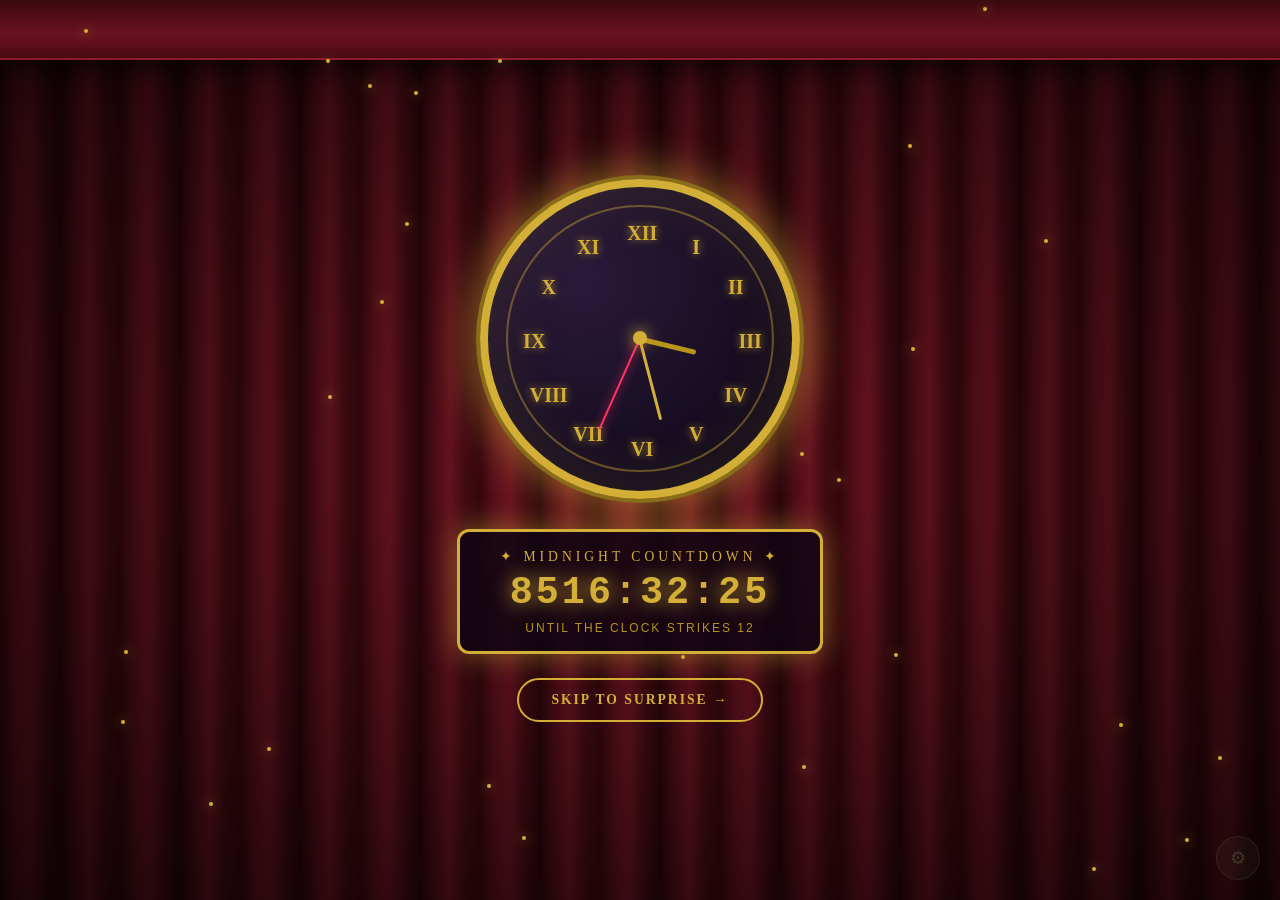
==== commit 7eb3e227: "hidden pannel" ====
--- a/demo.html
+++ b/demo.html
@@ -10,12 +10,10 @@
     font-family: 'Comic Sans MS', -apple-system, BlinkMacSystemFont, 'Segoe UI', sans-serif;
     background: #fdf0f5; min-height: 100vh; color: #4a2c3a; overflow-x: hidden;
   }
-
-  /* ============ PAGE SYSTEM ============ */
   .page { display: none; min-height: 100vh; width: 100%; position: relative; overflow: hidden; }
   .page.active { display: flex; flex-direction: column; align-items: center; justify-content: center; }
 
-  /* ============ PAGE 1: COUNTDOWN ============ */
+  /* PAGE 1: COUNTDOWN */
   #page1 { background: #1a0a0a; }
   .curtain {
     position: absolute; inset: 0;
@@ -34,7 +32,6 @@
     box-shadow: 0 8px 30px rgba(0,0,0,.7); z-index: 3; border-bottom: 2px solid #8b1a2b;
   }
   .countdown-content { position: relative; z-index: 5; text-align: center; padding: 20px; }
-
   .big-clock {
     width: 320px; height: 320px; margin: 0 auto 30px;
     border-radius: 50%; background: radial-gradient(circle at 30% 30%, #2a1a3a, #0a0512);
@@ -54,7 +51,6 @@
   .hand-minute { width: 3px; height: 32%; margin-left: -1.5px; }
   .hand-second { width: 2px; height: 38%; margin-left: -1px; background: #ff3366; box-shadow: 0 0 10px rgba(255,51,102,.9); }
   .clock-center-dot { position: absolute; top: 50%; left: 50%; width: 14px; height: 14px; margin: -7px 0 0 -7px; background: #d4af37; border-radius: 50%; box-shadow: 0 0 15px #d4af37; z-index: 3; }
-
   .countdown-box {
     display: inline-block; padding: 16px 40px;
     background: rgba(10,5,18,.75); border: 3px solid #d4af37; border-radius: 12px;
@@ -63,7 +59,6 @@
   .countdown-box .label { font-family: Georgia, serif; font-size: .85rem; color: #d4af37; letter-spacing: 4px; margin-bottom: 6px; }
   .countdown-box .time { font-family: 'Courier New', monospace; font-size: 2.4rem; font-weight: bold; color: #d4af37; letter-spacing: 3px; text-shadow: 0 0 20px rgba(212,175,55,.9); }
   .countdown-box .sub { font-size: .75rem; color: #b8941a; margin-top: 6px; letter-spacing: 2px; }
-
   .skip-btn {
     padding: 12px 32px; background: transparent; color: #d4af37;
     border: 2px solid #d4af37; border-radius: 100px; font-size: .85rem;
@@ -74,7 +69,7 @@
   .cd-sparkle { position: absolute; width: 4px; height: 4px; background: #d4af37; border-radius: 50%; box-shadow: 0 0 12px #d4af37; animation: sparkleFloat 4s ease-in-out infinite; z-index: 4; }
   @keyframes sparkleFloat { 0%,100% { opacity: .3; transform: scale(.8); } 50% { opacity: 1; transform: scale(1.5); } }
 
-  /* ============ PAGE 2: PASSCODE ============ */
+  /* PAGE 2: PASSCODE */
   #page2 { background: #faf6e9; flex-direction: row !important; padding: 0; }
   @media (max-width: 768px) { #page2 { flex-direction: column !important; } }
   .passcode-left {
@@ -99,7 +94,6 @@
   .polaroid .shinchan { font-size: 8rem; animation: cakeBounce 2s ease-in-out infinite; }
   @keyframes cakeBounce { 0%,100% { transform: translateY(0) rotate(-3deg); } 50% { transform: translateY(-8px) rotate(3deg); } }
   .polaroid .caption { text-align: center; font-family: 'Comic Sans MS'; font-size: 1rem; color: #8a6d3a; font-weight: bold; margin-top: 12px; }
-
   .passcode-right {
     flex: 1; background: #b8a8d8; display: flex; align-items: center; justify-content: center;
     padding: 40px 20px; position: relative; min-height: 100vh;
@@ -120,7 +114,6 @@
   .passcode-dot.filled { background: #f5e88a; color: #8a6d3a; border-color: #f5e88a; transform: scale(1.08); box-shadow: 0 4px 14px rgba(245,232,138,.6); }
   .passcode-dot.active { border-color: #fff; background: rgba(255,255,255,.5); animation: dotPulse 1.5s ease-in-out infinite; }
   @keyframes dotPulse { 0%,100% { box-shadow: 0 0 0 0 rgba(255,255,255,.6); } 50% { box-shadow: 0 0 0 8px rgba(255,255,255,0); } }
-
   .keypad { display: grid; grid-template-columns: repeat(3, 1fr); gap: 14px; max-width: 250px; margin: 0 auto; }
   .key {
     aspect-ratio: 1; border-radius: 50%;
@@ -136,14 +129,12 @@
   .passcode-box.shake { animation: shakeError .5s; }
   @keyframes shakeError {
     0%,100% { transform: translateX(0); }
-    20% { transform: translateX(-12px); }
-    40% { transform: translateX(12px); }
-    60% { transform: translateX(-8px); }
-    80% { transform: translateX(8px); }
+    20% { transform: translateX(-12px); } 40% { transform: translateX(12px); }
+    60% { transform: translateX(-8px); } 80% { transform: translateX(8px); }
   }
   .error-msg { color: #ffd0d0; font-size: .85rem; font-weight: 600; min-height: 22px; margin-top: 16px; text-shadow: 0 2px 6px rgba(120,60,60,.4); }
 
-  /* ============ COMMON ============ */
+  /* COMMON */
   .checkered-bg {
     position: absolute; inset: 0; z-index: 0; background-color: #fce8f0;
     background-image: 
@@ -162,7 +153,6 @@
     z-index: 10; box-shadow: 0 -4px 10px rgba(255,136,153,.3);
   }
   .page-content { position: relative; z-index: 5; text-align: center; padding: 40px 20px; max-width: 750px; width: 100%; }
-
   .funny-title {
     font-family: 'Comic Sans MS'; font-size: 1.9rem; font-weight: 800;
     color: #e63950; letter-spacing: .5px; margin-bottom: 24px;
@@ -170,7 +160,6 @@
     animation: titleWiggle 3s ease-in-out infinite;
   }
   @keyframes titleWiggle { 0%,100% { transform: rotate(-1.5deg); } 50% { transform: rotate(1.5deg); } }
-
   .cartoon-box {
     display: inline-block; padding: 12px; background: #fff; border-radius: 16px;
     box-shadow: 0 10px 30px rgba(200,100,130,.2); margin: 20px auto;
@@ -185,7 +174,6 @@
     font-size: 8rem; overflow: hidden;
   }
   .cartoon-inner img { width: 100%; height: 100%; object-fit: cover; }
-
   .btn-row { display: flex; justify-content: center; gap: 30px; margin-top: 26px; flex-wrap: wrap; align-items: center; }
   .pill-btn {
     padding: 16px 44px; border-radius: 100px; border: none;
@@ -198,8 +186,8 @@
   }
   .pill-btn:hover { transform: translateY(3px); box-shadow: 0 3px 0 #8b2535, 0 6px 14px rgba(200,60,90,.4); }
 
-  /* ============ PAGE 5: HEARTS ============ */
-  .boxes-grid { display: flex; justify-content: center; gap: 26px; flex-wrap: wrap; margin: 30px 0; }
+  /* HEARTS */
+  .boxes-grid { display: flex; justify-content: center; gap: 26px; flex-wrap: wrap; margin: 30px 0 50px; }
   .heart-box {
     width: 145px; height: 145px; cursor: pointer; position: relative;
     transition: transform .4s cubic-bezier(.34,1.56,.64,1);
@@ -227,7 +215,7 @@
     white-space: nowrap; font-family: 'Comic Sans MS';
   }
 
-  /* ============ HEART CONTENT MODAL ============ */
+  /* HEART MODAL */
   .heart-modal {
     display: none; position: fixed; inset: 0;
     background: rgba(74,44,58,.92); backdrop-filter: blur(10px);
@@ -251,7 +239,6 @@
     font-family: 'Comic Sans MS'; font-size: 1.4rem; color: #e63950;
     display: flex; align-items: center; gap: 10px; font-weight: 800;
   }
-  .heart-modal-head p { font-size: .82rem; color: #a0496a; font-style: italic; margin-top: 4px; }
   .heart-close {
     padding: 10px 22px; border: none; border-radius: 100px;
     background: linear-gradient(135deg, #ff5566, #e63950);
@@ -261,14 +248,12 @@
   }
   .heart-close:active { transform: translateY(4px); box-shadow: 0 0 0 #8b2535; }
   .heart-content-area { min-height: 200px; }
-
   .heart-empty {
     text-align: center; padding: 60px 20px; color: #a0496a;
     font-style: italic; font-size: .95rem;
     background: linear-gradient(135deg, #fff5f8, #fce8f0);
     border-radius: 16px; border: 2px dashed rgba(255,180,200,.5);
   }
-
   .heart-items-grid {
     display: grid; grid-template-columns: repeat(auto-fill, minmax(240px, 1fr));
     gap: 16px;
@@ -290,10 +275,8 @@
   .heart-item-info { padding: 12px 14px; }
   .heart-item-info h4 { font-size: .88rem; color: #4a2c3a; margin-bottom: 4px; font-weight: 800; }
   .heart-item-info p { font-size: .74rem; color: #a0496a; line-height: 1.5; }
-
   .heart-audio-player { padding: 14px; }
   .heart-audio-player audio { width: 100%; }
-
   .heart-shayari-card {
     background: linear-gradient(135deg, #fff5f8, #fce8f0);
     border: 2px solid rgba(255,180,200,.5); border-radius: 18px;
@@ -318,12 +301,39 @@
     padding: 3px 10px; border-radius: 100px;
     background: #fce8f0; color: #e63950; font-weight: 700;
   }
-
   .heart-video-card video, .heart-video-card iframe {
     width: 100%; display: block; background: #000;
   }
 
-  /* ============ JASMINE FINAL PAGE ============ */
+  /* Cute Next button - sticky */
+  .cute-next {
+    position: fixed; bottom: 30px; right: 30px;
+    width: 70px; height: 70px; border-radius: 50%;
+    background: linear-gradient(135deg, #ff8899, #ff5566);
+    color: #fff; border: 4px solid #fff;
+    font-size: 1.7rem; cursor: pointer;
+    box-shadow: 0 10px 30px rgba(230,60,90,.5), 0 0 0 6px rgba(255,136,153,.3);
+    z-index: 400;
+    display: flex; align-items: center; justify-content: center;
+    animation: cuteBounce 2s ease-in-out infinite;
+    transition: .3s;
+  }
+  .cute-next:hover { transform: scale(1.15) rotate(10deg); box-shadow: 0 15px 40px rgba(230,60,90,.7); }
+  @keyframes cuteBounce {
+    0%,100% { transform: translateY(0) rotate(0); }
+    50% { transform: translateY(-8px) rotate(-5deg); }
+  }
+  .cute-next::after {
+    content: 'Tap me!';
+    position: absolute; top: -32px; left: 50%; transform: translateX(-50%);
+    background: #fff; color: #e63950;
+    font-size: .7rem; font-weight: 700;
+    padding: 4px 12px; border-radius: 100px;
+    box-shadow: 0 4px 12px rgba(230,60,90,.3);
+    white-space: nowrap; font-family: 'Comic Sans MS';
+  }
+
+  /* JASMINE FINAL PAGE */
   #pageJasmine { background: linear-gradient(135deg, #fefefe 0%, #f7faf5 40%, #f0f7f0 100%); }
   .jasmine-bg-page { position: absolute; inset: 0; pointer-events: none; overflow: hidden; }
   .jasmine-fall {
@@ -339,33 +349,52 @@
   }
   .jasmine-content {
     position: relative; z-index: 5; text-align: center; padding: 40px 20px;
-    max-width: 720px;
+    max-width: 720px; width: 100%;
   }
   .jasmine-bouquet {
-    font-size: 8rem; animation: bouquetFloat 3s ease-in-out infinite;
+    font-size: 9rem; animation: bouquetFloat 3s ease-in-out infinite;
     filter: drop-shadow(0 15px 30px rgba(160,190,130,.4));
-    display: inline-block;
+    display: inline-block; line-height: 1;
   }
   @keyframes bouquetFloat {
     0%,100% { transform: translateY(0) rotate(-3deg) scale(1); }
-    50% { transform: translateY(-15px) rotate(3deg) scale(1.05); }
+    50% { transform: translateY(-18px) rotate(3deg) scale(1.05); }
+  }
+  .bouquet-flowers {
+    display: flex; justify-content: center; gap: -10px;
+    margin-bottom: 10px; position: relative;
+  }
+  .bouquet-flowers span {
+    font-size: 3.5rem; display: inline-block;
+    animation: flowerSway 2s ease-in-out infinite;
+    margin: 0 -12px;
+    filter: drop-shadow(0 6px 12px rgba(160,190,130,.3));
+  }
+  .bouquet-flowers span:nth-child(1) { animation-delay: 0s; }
+  .bouquet-flowers span:nth-child(2) { animation-delay: .2s; }
+  .bouquet-flowers span:nth-child(3) { animation-delay: .4s; }
+  .bouquet-flowers span:nth-child(4) { animation-delay: .6s; }
+  .bouquet-flowers span:nth-child(5) { animation-delay: .8s; }
+  @keyframes flowerSway {
+    0%,100% { transform: rotate(-8deg) translateY(0); }
+    50% { transform: rotate(8deg) translateY(-6px); }
   }
   .jasmine-title {
-    font-size: 2.4rem; font-weight: 800; margin: 20px 0 12px;
+    font-size: 2.4rem; font-weight: 800; margin: 16px 0 12px;
     background: linear-gradient(90deg, #8a9f6e, #b8956a, #a8c088, #8a9f6e);
     background-size: 300% auto;
     -webkit-background-clip: text; -webkit-text-fill-color: transparent;
     animation: shimmer 5s linear infinite;
   }
   @keyframes shimmer { to { background-position: 300% center; } }
-  .jasmine-sub { font-size: 1rem; color: #8a9f6e; font-style: italic; margin-bottom: 30px; }
+  .jasmine-sub { font-size: 1rem; color: #8a9f6e; font-style: italic; margin-bottom: 26px; }
   .jasmine-message {
-    background: rgba(255,255,255,.92); backdrop-filter: blur(15px);
+    background: rgba(255,255,255,.94); backdrop-filter: blur(15px);
     border: 2px solid rgba(200,220,180,.5);
     border-radius: 24px; padding: 32px 28px;
     box-shadow: 0 20px 50px rgba(140,180,100,.2);
     font-size: 1rem; line-height: 2; color: #5a6a52;
-    text-align: center; margin-bottom: 26px;
+    text-align: center; margin-bottom: 24px;
     position: relative;
   }
   .jasmine-message::before {
@@ -373,6 +402,11 @@
     transform: translateX(-50%); font-size: 34px;
     background: #fdfefb; padding: 2px 14px; border-radius: 50px;
   }
+  .jasmine-message h3 {
+    color: #8a9f6e; font-size: 1.15rem; font-weight: 800;
+    margin-bottom: 14px; letter-spacing: .5px;
+  }
+  .jasmine-message p { margin: 10px 0; }
   .jasmine-message .sig {
     display: block; margin-top: 20px;
     color: #8a9f6e; font-style: italic; font-weight: 700;
@@ -380,15 +414,64 @@
   }
   .jasmine-btn {
     padding: 14px 36px; border: none; border-radius: 100px;
-    background: linear-gradient(135deg, #a8c088, #d4c088);
     color: #fff; font-family: 'Comic Sans MS'; font-weight: 800;
     font-size: .95rem; cursor: pointer;
+    transition: .3s;
+    margin: 6px;
+  }
+  .jasmine-btn.reply {
+    background: linear-gradient(135deg, #a8c088, #d4c088);
     box-shadow: 0 8px 22px rgba(160,190,130,.5);
-    transition: .3s;
-  }
-  .jasmine-btn:hover { transform: translateY(-3px) scale(1.05); box-shadow: 0 12px 30px rgba(160,190,130,.7); }
-
-  /* ============ ADMIN PANEL ============ */
+  }
+  .jasmine-btn.reply:hover { transform: translateY(-3px) scale(1.05); box-shadow: 0 12px 30px rgba(160,190,130,.7); }
+  .jasmine-btn.exit {
+    background: linear-gradient(135deg, #ff8899, #ff5566);
+    box-shadow: 0 8px 22px rgba(255,85,102,.5);
+  }
+  .jasmine-btn.exit:hover { transform: translateY(-3px) scale(1.05); box-shadow: 0 12px 30px rgba(255,85,102,.7); }
+  .jasmine-btn-group { display: flex; gap: 14px; justify-content: center; flex-wrap: wrap; }
+
+  /* Reply form */
+  .reply-form {
+    background: #fff; border-radius: 22px;
+    padding: 28px 24px; margin-top: 24px;
+    box-shadow: 0 20px 50px rgba(140,180,100,.25);
+    border: 2px solid rgba(200,220,180,.5);
+    display: none;
+    animation: fade .5s ease;
+  }
+  .reply-form.show { display: block; }
+  .reply-form h3 {
+    color: #8a9f6e; font-size: 1.1rem; font-weight: 800;
+    margin-bottom: 14px;
+  }
+  .reply-form textarea {
+    width: 100%; min-height: 110px; resize: vertical;
+    padding: 14px 16px; border: 2px solid rgba(180,210,160,.5);
+    border-radius: 14px; font-family: inherit; font-size: .92rem;
+    color: #4a2c3a; outline: none;
+  }
+  .reply-form textarea:focus { border-color: #a8c088; box-shadow: 0 0 0 4px rgba(168,192,136,.15); }
+  .reply-form .reply-actions { margin-top: 14px; display: flex; gap: 10px; justify-content: center; flex-wrap: wrap; }
+  .reply-form .small-btn {
+    padding: 10px 22px; border: none; border-radius: 100px;
+    color: #fff; font-family: 'Comic Sans MS'; font-weight: 800;
+    font-size: .85rem; cursor: pointer;
+  }
+  .reply-form .send-btn { background: linear-gradient(135deg, #a8c088, #d4c088); box-shadow: 0 4px 14px rgba(160,190,130,.5); }
+  .reply-form .cancel-btn { background: linear-gradient(135deg, #999, #777); box-shadow: 0 4px 14px rgba(120,120,120,.4); }
+
+  .reply-sent {
+    text-align: center; padding: 24px;
+    background: linear-gradient(135deg, #f7faf5, #e8f5e0);
+    border-radius: 16px; margin-top: 20px;
+    color: #5a7050; font-weight: 700;
+    animation: fade .5s ease;
+    display: none;
+  }
+  .reply-sent.show { display: block; }
+
+  /* ADMIN */
   #adminTrigger {
     position: fixed; bottom: 20px; right: 20px;
     width: 44px; height: 44px; border-radius: 50%;
@@ -401,7 +484,6 @@
     font-family: inherit;
   }
   #adminTrigger:hover { opacity: 1; transform: scale(1.1) rotate(45deg); background: rgba(168,192,136,.9); color: #fff; }
-
   #adminPanel {
     display: none; position: fixed; inset: 0;
     background: rgba(45,74,45,.65); backdrop-filter: blur(12px);
@@ -443,7 +525,6 @@
   }
   .admin-tab-content { display: none; }
   .admin-tab-content.active { display: block; animation: fade .3s; }
-
   .admin-form {
     background: linear-gradient(135deg, #fafaf2, #f7faf5);
     border: 1.5px dashed rgba(180,210,160,.6);
@@ -461,6 +542,27 @@
   .admin-form input:focus, .admin-form textarea:focus, .admin-form select:focus {
     border-color: #a8c088; box-shadow: 0 0 0 3px rgba(168,192,136,.15);
   }
+  .file-drop {
+    display: block; padding: 20px;
+    background: #fff; border: 2px dashed rgba(168,192,136,.6);
+    border-radius: 14px; text-align: center; cursor: pointer;
+    transition: .2s; margin-bottom: 12px;
+    color: #7a9050; font-size: .85rem; font-weight: 700;
+  }
+  .file-drop:hover { background: #f7faf5; border-color: #a8c088; }
+  .file-drop input[type="file"] { display: none; }
+  .file-drop .fd-icon { font-size: 2rem; display: block; margin-bottom: 6px; }
+  .file-preview {
+    margin-top: 10px; padding: 8px;
+    background: #fff; border-radius: 10px;
+    border: 1.5px solid rgba(180,210,160,.4);
+    font-size: .75rem; color: #5a7050;
+    display: none;
+  }
+  .file-preview.show { display: block; }
+  .file-preview img { max-width: 100%; max-height: 120px; border-radius: 8px; display: block; margin: 4px auto; }
+  .file-preview audio { width: 100%; margin-top: 4px; }
+
   .admin-btn {
     padding: 10px 22px; border: none; border-radius: 100px;
     background: linear-gradient(135deg, #a8c088, #d4c088);
@@ -471,7 +573,6 @@
   .admin-btn:hover { transform: translateY(-2px); }
   .admin-btn.danger { background: linear-gradient(135deg, #ff8888, #e65c5c); box-shadow: 0 4px 14px rgba(230,92,92,.4); }
   .admin-btn.blue { background: linear-gradient(135deg, #88b0ff, #5c7ee6); box-shadow: 0 4px 14px rgba(92,126,230,.4); }
-
   .admin-list {
     display: grid; grid-template-columns: repeat(auto-fill, minmax(220px, 1fr));
     gap: 12px; margin-top: 16px;
@@ -487,9 +588,10 @@
     background: linear-gradient(135deg, #f0f7e8, #faf5e0);
     background-size: cover; background-position: center;
     display: flex; align-items: center; justify-content: center;
-    font-size: 2rem;
-  }
-  .admin-item .item-info { font-weight: 700; color: #2d4a2d; font-size: .82rem; }
+    font-size: 2rem; overflow: hidden;
+  }
+  .admin-item .thumb-mini img { width: 100%; height: 100%; object-fit: cover; }
+  .admin-item .item-info { font-weight: 700; color: #2d4a2d; font-size: .82rem; word-break: break-word; }
   .admin-item .item-sub { font-size: .7rem; color: #7a8a72; font-style: italic; }
   .admin-item .item-actions { display: flex; gap: 6px; margin-top: 4px; flex-wrap: wrap; }
   .admin-item .mini-btn {
@@ -505,7 +607,6 @@
     margin-bottom: 16px; line-height: 1.6;
   }
 
-  /* Password prompt */
   #pwPrompt {
     display: none; position: fixed; inset: 0;
     background: rgba(45,74,45,.75); backdrop-filter: blur(12px);
@@ -528,11 +629,9 @@
     font-size: 1.4rem; letter-spacing: 8px; font-weight: 800;
     color: #2d4a2d; font-family: inherit; outline: none; margin-bottom: 14px;
   }
-  .pw-box input:focus { border-color: #a8c088; box-shadow: 0 0 0 4px rgba(168,192,136,.15); }
   .pw-error { color: #e65c5c; font-size: .8rem; min-height: 18px; margin-bottom: 12px; font-weight: 700; }
   .pw-actions { display: flex; gap: 10px; justify-content: center; }
 
-  /* Confetti */
   .confetti { position: fixed; top: -20px; font-size: 20px; pointer-events: none; z-index: 9999; animation: confettiFall linear forwards; }
   @keyframes confettiFall {
     0% { transform: translateY(0) rotate(0); opacity: 1; }
@@ -542,6 +641,15 @@
   @keyframes tearFall {
     0% { transform: translateY(0) scale(1); opacity: 1; }
     100% { transform: translateY(80px) scale(.5); opacity: 0; }
+  }
+  .progress-badge {
+    position: fixed; top: 30px; right: 30px;
+    background: rgba(255,255,255,.9); backdrop-filter: blur(10px);
+    border: 2px solid rgba(255,180,200,.5);
+    border-radius: 100px; padding: 8px 16px;
+    font-size: .78rem; color: #e63950; font-weight: 700;
+    z-index: 300; font-family: 'Comic Sans MS';
+    box-shadow: 0 6px 18px rgba(230,60,90,.2);
   }
 
   @media (max-width: 500px) {
@@ -550,19 +658,22 @@
     .pill-btn { padding: 12px 32px; font-size: 1rem; }
     .heart-box { width: 110px; height: 110px; }
     .heart-ribbon { font-size: 1.6rem; }
-    .heart-label { font-size: .62rem; }
+    .heart-label { font-size: .62rem; bottom: -18px; }
     .big-clock { width: 240px; height: 240px; }
     .clock-mark { font-size: 14px; }
     .countdown-box .time { font-size: 1.6rem; }
     .heart-modal-inner { padding: 18px; margin: 15px auto; }
-    .jasmine-bouquet { font-size: 5rem; }
+    .jasmine-bouquet { font-size: 6rem; }
     .jasmine-title { font-size: 1.6rem; }
+    .bouquet-flowers span { font-size: 2.4rem; margin: 0 -8px; }
+    .cute-next { width: 60px; height: 60px; font-size: 1.4rem; bottom: 20px; right: 20px; }
+    .progress-badge { top: 20px; right: 15px; font-size: .7rem; padding: 6px 12px; }
   }
 </style>
 </head>
 <body>
 
-<!-- ============ PAGE 1: COUNTDOWN ============ -->
+<!-- PAGE 1: COUNTDOWN -->
 <div class="page active" id="page1">
   <div class="curtain"></div>
   <div class="curtain-top"></div>
@@ -585,7 +696,7 @@
   </div>
 </div>
 
-<!-- ============ PAGE 2: PASSCODE ============ -->
+<!-- PAGE 2: PASSCODE -->
 <div class="page" id="page2">
   <div class="passcode-left">
     <div class="polaroid">
@@ -627,7 +738,7 @@
   </div>
 </div>
 
-<!-- ============ PAGE 3: INTRO ============ -->
+<!-- PAGE 3: INTRO -->
 <div class="page" id="page3">
   <div class="checkered-bg"></div>
   <div class="top-stripe"></div>
@@ -647,7 +758,7 @@
   </div>
 </div>
 
-<!-- ============ PAGE 4: ARE YOU SURE ============ -->
+<!-- PAGE 4: ARE YOU SURE -->
 <div class="page" id="page4">
   <div class="checkered-bg"></div>
   <div class="top-stripe"></div>
@@ -667,7 +778,7 @@
   </div>
 </div>
 
-<!-- ============ PAGE 5: EXCITED ============ -->
+<!-- PAGE 5: EXCITED -->
 <div class="page" id="page5">
   <div class="checkered-bg"></div>
   <div class="top-stripe"></div>
@@ -684,7 +795,7 @@
   </div>
 </div>
 
-<!-- ============ PAGE 6: MYSTERY HEARTS ============ -->
+<!-- PAGE 6: HEARTS -->
 <div class="page" id="page6">
   <div class="checkered-bg"></div>
   <div class="top-stripe"></div>
@@ -692,31 +803,52 @@
   <div class="page-content">
     <h1 class="funny-title" style="font-size:1.5rem;">Tap on the mystery box to unlock your gifts!</h1>
     <div class="boxes-grid" id="heartsGrid"></div>
-    <div class="cartoon-box" style="margin-top:30px;">
+    <div class="cartoon-box" style="margin-top:40px;">
       <div class="cartoon-inner" style="width:180px;height:130px;font-size:5rem;">😋</div>
     </div>
   </div>
+  <button class="cute-next" onclick="nextPage('jasmine')" title="Next → Jasmine Finale">→</button>
 </div>
 
-<!-- ============ PAGE 7: JASMINE FINAL ============ -->
+<!-- PAGE 7: JASMINE FINAL -->
 <div class="page" id="pageJasmine">
   <div class="jasmine-bg-page" id="jasmineBgPage"></div>
   <div class="jasmine-content">
+    <div class="bouquet-flowers">
+      <span>🌼</span><span>🌼</span><span>🌼</span><span>🌼</span><span>🌼</span>
+    </div>
     <div class="jasmine-bouquet">💐</div>
     <h1 class="jasmine-title">🌼 Happy Birthday, My Jasmine 🌼</h1>
     <p class="jasmine-sub">ek chhota sa surprise, dil se tumhare liye</p>
     <div class="jasmine-message">
-      <p>Jabse tum meri zindagi me aayi ho, sab kuch thoda aur khoobsurat lagta hai. 🌼</p>
+      <h3>🌼 Yeh Jasmine Bouquet Tumhare Liye 🌼</h3>
+      <p>Jabse tum meri zindagi me aayi ho, sab kuch thoda aur khoobsurat lagta hai.</p>
       <p>Tumhari muskaan, tumhari baatein, tumhara hona — yeh sab meri favourite cheezein hain.</p>
       <p>21 saal ki tum, aur bhi zyada strong, aur bhi zyada pyaari ho gayi ho.</p>
-      <p>Dua karta hoon ki tumhare saare sapne poore hon, aur tum hamesha muskurati raho. 🌸</p>
+      <p>Dua karta hoon ki tumhare saare sapne poore hon, aur tum hamesha muskurati raho.</p>
+      <p>🌼 Jasmine ki khushbu jaise tumhari zindagi mehekti rahe,<br>har din naya khushi ka phool khilta rahe. 🌸</p>
+      <p style="margin-top:20px;color:#a8c088;font-weight:700;">Healthy friendship ka matlab — ek dusre ka saath, bina kisi shart ke. 🤝💚</p>
       <span class="sig">— always with you, tumhara dost 💚</span>
     </div>
-    <button class="jasmine-btn" onclick="throwConfetti(); celebrateFinale()">🎉 Celebrate Again</button>
+    <div class="jasmine-btn-group">
+      <button class="jasmine-btn reply" onclick="showReplyForm()">💌 Reply Karo</button>
+      <button class="jasmine-btn exit" onclick="exitWebsite()">🚪 Exit</button>
+    </div>
+    <div class="reply-form" id="replyForm">
+      <h3>💌 Apna Reply Likho</h3>
+      <textarea id="replyText" placeholder="Yahan apna pyaara sa reply likho..."></textarea>
+      <div class="reply-actions">
+        <button class="small-btn send-btn" onclick="sendReply()">💚 Send Reply</button>
+        <button class="small-btn cancel-btn" onclick="hideReplyForm()">Cancel</button>
+      </div>
+    </div>
+    <div class="reply-sent" id="replySent">
+      🌼 Thank you! Tumhara reply save ho gaya. 💚
+    </div>
   </div>
 </div>
 
-<!-- ============ HEART MODAL ============ -->
+<!-- HEART MODAL -->
 <div class="heart-modal" id="heartModal" onclick="if(event.target===this) closeHeartModal()">
   <div class="heart-modal-inner">
     <div class="heart-modal-head">
@@ -727,14 +859,12 @@
       <button class="heart-close" onclick="closeHeartModal()">✕ Close</button>
     </div>
     <div class="heart-content-area" id="heartContentArea"></div>
-    <div style="text-align:center;margin-top:20px;" id="heartModalNext"></div>
   </div>
 </div>
 
-<!-- Admin Trigger -->
+<!-- ADMIN -->
 <button id="adminTrigger" onclick="promptAdmin()" title="Admin (Ctrl+Shift+A)">⚙</button>
 
-<!-- Password Prompt -->
 <div id="pwPrompt">
   <div class="pw-box">
     <span class="pw-emoji">🔐</span>
@@ -750,15 +880,14 @@
   </div>
 </div>
 
-<!-- ============ ADMIN PANEL ============ -->
 <div id="adminPanel">
   <div class="admin-box">
     <div class="admin-head">
-      <h2>⚙ Admin Panel</h2>
+      <h2>⚙ Admin Panel — Direct Upload</h2>
       <button class="admin-close" onclick="closeAdmin()">✕ Close</button>
     </div>
     <div class="admin-note">
-      🌼 Yahan se saara content add/edit/delete karo. Har item ko kis heart me dikhana hai woh select karo. Sab browser me save hota hai.
+      🌼 Yahan se **apni files choose karo** (URL ki zarurat nahi). File select karo, heart choose karo, add karo. Sab kuch browser me save hoga.
     </div>
     <div style="margin-bottom:20px;">
       <button class="admin-btn" onclick="exportData()">⬇ Export JSON</button>
@@ -780,9 +909,13 @@
     <!-- PHOTOS -->
     <div class="admin-tab-content active" id="tab-photos">
       <div class="admin-form">
-        <h3>Add Photo</h3>
-        <label>Photo URL</label>
-        <input id="photoUrl" placeholder="https://... ya data:image/...">
+        <h3>📸 Upload Photo</h3>
+        <label class="file-drop">
+          <span class="fd-icon">📁</span>
+          <span id="photoFileName">Tap to choose photo</span>
+          <input type="file" accept="image/*" id="photoFile" onchange="handleFilePreview('photoFile', 'photoPreview', 'image')">
+        </label>
+        <div class="file-preview" id="photoPreview"></div>
         <label>Caption</label>
         <input id="photoCaption" placeholder="Kuch yaadgaar...">
         <label>Kis heart me?</label>
@@ -800,9 +933,13 @@
     <!-- AUDIO -->
     <div class="admin-tab-content" id="tab-audio">
       <div class="admin-form">
-        <h3>Add Audio (Song)</h3>
-        <label>Audio URL</label>
-        <input id="audioUrl" placeholder="https://... ya path/file.mp3">
+        <h3>🎵 Upload Audio</h3>
+        <label class="file-drop">
+          <span class="fd-icon">📁</span>
+          <span id="audioFileName">Tap to choose audio</span>
+          <input type="file" accept="audio/*" id="audioFile" onchange="handleFilePreview('audioFile', 'audioPreview', 'audio')">
+        </label>
+        <div class="file-preview" id="audioPreview"></div>
         <label>Title</label>
         <input id="audioTitle" placeholder="Song ka naam...">
         <label>Artist</label>
@@ -819,14 +956,18 @@
       <div class="admin-list" id="adminAudioList"></div>
     </div>
 
-    <!-- VOICE (4th heart) -->
+    <!-- VOICE -->
     <div class="admin-tab-content" id="tab-voice">
       <div class="admin-form">
-        <h3>🎤 Add Voice Note</h3>
-        <label>Voice URL (mp3/m4a)</label>
-        <input id="voiceUrl" placeholder="https://... ya path/voice.mp3">
+        <h3>🎤 Upload Voice Note</h3>
+        <label class="file-drop">
+          <span class="fd-icon">🎙️</span>
+          <span id="voiceFileName">Tap to choose voice file</span>
+          <input type="file" accept="audio/*" id="voiceFile" onchange="handleFilePreview('voiceFile', 'voicePreview', 'audio')">
+        </label>
+        <div class="file-preview" id="voicePreview"></div>
         <label>Title</label>
-        <input id="voiceTitle" placeholder="Voice ka naam (e.g. Good morning)">
+        <input id="voiceTitle" placeholder="Voice ka naam (Good morning etc.)">
         <label>Description</label>
         <input id="voiceDesc" placeholder="Kis baare me hai...">
         <label>Kis heart me?</label>
@@ -844,9 +985,13 @@
     <!-- VIDEOS -->
     <div class="admin-tab-content" id="tab-videos">
       <div class="admin-form">
-        <h3>Add Video</h3>
-        <label>Video URL (mp4 ya YouTube)</label>
-        <input id="videoUrl" placeholder="https://... (mp4 ya youtube url)">
+        <h3>🎬 Upload Video</h3>
+        <label class="file-drop">
+          <span class="fd-icon">🎬</span>
+          <span id="videoFileName">Tap to choose video</span>
+          <input type="file" accept="video/*" id="videoFile" onchange="handleFilePreview('videoFile', 'videoPreview', 'video')">
+        </label>
+        <div class="file-preview" id="videoPreview"></div>
         <label>Title</label>
         <input id="videoTitle" placeholder="Video ka naam...">
         <label>Description</label>
@@ -866,7 +1011,7 @@
     <!-- SHAYARI -->
     <div class="admin-tab-content" id="tab-shayari">
       <div class="admin-form">
-        <h3>Add Shayari</h3>
+        <h3>🌸 Add Shayari</h3>
         <label>Shayari Text</label>
         <textarea id="shayariText" placeholder="Yahan shayari likho..."></textarea>
         <label>Tag</label>
@@ -890,7 +1035,7 @@
     <!-- NOTES -->
     <div class="admin-tab-content" id="tab-notes">
       <div class="admin-form">
-        <h3>Add Note</h3>
+        <h3>📝 Add Note</h3>
         <label>Category</label>
         <input id="noteCategory" placeholder="Data Analytics, Python...">
         <label>Title</label>
@@ -912,7 +1057,7 @@
     <!-- MESSAGES -->
     <div class="admin-tab-content" id="tab-messages">
       <div class="admin-form">
-        <h3>Add Message</h3>
+        <h3>💌 Add Message</h3>
         <label>Message Text</label>
         <textarea id="msgText" placeholder="Kuch pyaara sa message..."></textarea>
         <label>Kis heart me?</label>
@@ -931,13 +1076,17 @@
     <div class="admin-tab-content" id="tab-settings">
       <div class="admin-form">
         <h3>Passwords</h3>
-        <label>Gift Password (website unlock)</label>
+        <label>Gift Password</label>
         <input id="setGiftPw" placeholder="2604" maxlength="10">
-        <label>Admin Password (this panel)</label>
+        <label>Admin Password</label>
         <input id="setAdminPw" placeholder="1504" maxlength="10">
         <h3 style="margin-top:18px;">Passcode Photo</h3>
-        <label>Photo (emoji, URL, ya local path)</label>
-        <input id="setPasscodePhoto" placeholder="🎂 ya https://... ya photo.jpg">
+        <label class="file-drop">
+          <span class="fd-icon">🖼️</span>
+          <span id="passcodePhotoName">Tap to choose photo</span>
+          <input type="file" accept="image/*" id="passcodePhotoFile" onchange="handlePasscodePhoto(event)">
+        </label>
+        <div class="file-preview" id="passcodePhotoPreview"></div>
         <h3 style="margin-top:18px;">Heart Titles</h3>
         <label>Heart 1 Title</label>
         <input id="setHeart1Title" placeholder="Shayari & Songs 💌">
@@ -945,7 +1094,7 @@
         <input id="setHeart2Title" placeholder="Our Photos 📸">
         <label>Heart 3 Title</label>
         <input id="setHeart3Title" placeholder="Notes & Messages 📝">
-        <label>Heart 4 Title (Voice)</label>
+        <label>Heart 4 Title</label>
         <input id="setHeart4Title" placeholder="Her Voice 🎤">
         <button class="admin-btn" onclick="saveSettings()">💾 Save Settings</button>
       </div>
@@ -956,7 +1105,7 @@
 
 <script>
 /* ============ DATA STORAGE ============ */
-const STORAGE_KEY = 'birthday_surprise_v3';
+const STORAGE_KEY = 'birthday_surprise_v4';
 
 const DEFAULT_DATA = {
   settings: {
@@ -1001,11 +1150,13 @@
 }
 function saveData() {
   try { localStorage.setItem(STORAGE_KEY, JSON.stringify(APP_DATA)); }
-  catch(e) { alert('Storage full! Kuch items delete karo ya Export lelo.'); }
+  catch(e) {
+    alert('⚠ Storage full! Kuch items delete karo ya Export lelo.');
+  }
 }
 let APP_DATA = loadData();
 
-/* ============ PAGE NAV ============ */
+/* ============ NAV ============ */
 function nextPage(n) {
   document.querySelectorAll('.page').forEach(p => p.classList.remove('active'));
   let target;
@@ -1014,6 +1165,7 @@
   if (target) target.classList.add('active');
   if (n === 6) renderHearts();
   if (n === 'jasmine') startJasmineRain();
+  window.scrollTo(0, 0);
 }
 
 /* ============ COUNTDOWN ============ */
@@ -1032,14 +1184,12 @@
       const s = document.createElement('span');
       s.className = 'clock-mark';
       s.textContent = num;
-      s.style.left = x + 'px';
-      s.style.top = y + 'px';
+      s.style.left = x + 'px'; s.style.top = y + 'px';
       s.style.transform = 'translate(-50%, -50%)';
       inner.appendChild(s);
     });
   }, 100);
 }
-
 function startCountdown() {
   function getTarget() {
     const now = new Date();
@@ -1069,7 +1219,6 @@
   }
   tick(); setInterval(tick, 1000);
 }
-
 function makeSparkles() {
   const p = document.getElementById('page1');
   if (!p) return;
@@ -1086,7 +1235,6 @@
 
 /* ============ PASSCODE ============ */
 let enteredDigits = [];
-
 function updateDots() {
   document.querySelectorAll('#passcodeDots .passcode-dot').forEach((d, i) => {
     if (i < enteredDigits.length) {
@@ -1114,7 +1262,6 @@
   const entered = enteredDigits.join('');
   const giftPw = APP_DATA.settings.giftPassword || '2604';
   const adminPw = APP_DATA.settings.adminPassword || '1504';
-  
   if (entered === giftPw) {
     document.getElementById('errorMsg').textContent = '✓ Unlocked!';
     document.getElementById('errorMsg').style.color = '#c8f5c8';
@@ -1226,13 +1373,8 @@
 function openHeart(num) {
   const modal = document.getElementById('heartModal');
   const title = document.getElementById('heartModalTitle');
-  const sub = document.getElementById('heartModalSub');
   const area = document.getElementById('heartContentArea');
-  const nextBtnArea = document.getElementById('heartModalNext');
-  
   title.textContent = APP_DATA.settings['heart' + num + 'Title'] || ('Mystery Heart ' + num);
-  sub.textContent = 'Here\'s your surprise…';
-  nextBtnArea.innerHTML = '';
   
   const heartPhotos = APP_DATA.photos.filter(p => p.heart == num);
   const heartAudio = APP_DATA.audio.filter(a => a.heart == num);
@@ -1251,116 +1393,38 @@
   }
   
   let html = '<div class="heart-items-grid">';
-  
-  // Messages
   heartMsgs.forEach(m => {
-    html += `
-      <div class="heart-shayari-card">
-        <div class="heart-shayari-text">${m.text}</div>
-        <div class="heart-shayari-footer">
-          <span></span>
-          <span class="heart-shayari-tag">💌 Message</span>
-        </div>
-      </div>
-    `;
+    html += `<div class="heart-shayari-card"><div class="heart-shayari-text">${m.text}</div><div class="heart-shayari-footer"><span></span><span class="heart-shayari-tag">💌 Message</span></div></div>`;
   });
-  
-  // Shayari
   heartShayari.forEach(s => {
-    html += `
-      <div class="heart-shayari-card">
-        <div class="heart-shayari-text">${s.text}</div>
-        <div class="heart-shayari-footer">
-          <span style="font-size:.72rem;color:#a0496a;font-style:italic;">— from your diary 🌼</span>
-          <span class="heart-shayari-tag"># ${s.tag}</span>
-        </div>
-      </div>
-    `;
+    html += `<div class="heart-shayari-card"><div class="heart-shayari-text">${s.text}</div><div class="heart-shayari-footer"><span style="font-size:.72rem;color:#a0496a;font-style:italic;">— from your diary 🌼</span><span class="heart-shayari-tag"># ${s.tag}</span></div></div>`;
   });
-  
-  // Photos
   heartPhotos.forEach(p => {
-    html += `
-      <div class="heart-item">
-        <div class="heart-item-thumb" style="background-image:url('${p.url}')"></div>
-        <div class="heart-item-info"><h4>${p.caption || 'Memory 🌸'}</h4></div>
-      </div>
-    `;
+    html += `<div class="heart-item"><div class="heart-item-thumb" style="background-image:url('${p.url}')"></div><div class="heart-item-info"><h4>${p.caption || 'Memory 🌸'}</h4></div></div>`;
   });
-  
-  // Audio
   heartAudio.forEach(a => {
-    html += `
-      <div class="heart-item">
-        <div class="heart-item-thumb">🎵</div>
-        <div class="heart-item-info"><h4>${a.title || 'Untitled'}</h4><p>${a.artist || ''}</p></div>
-        <div class="heart-audio-player"><audio controls src="${a.url}" preload="metadata"></audio></div>
-      </div>
-    `;
+    html += `<div class="heart-item"><div class="heart-item-thumb">🎵</div><div class="heart-item-info"><h4>${a.title || 'Untitled'}</h4><p>${a.artist || ''}</p></div><div class="heart-audio-player"><audio controls src="${a.url}" preload="metadata"></audio></div></div>`;
   });
-  
-  // Voice
   heartVoice.forEach(v => {
-    html += `
-      <div class="heart-item" style="border-color:rgba(168,192,136,.6);background:linear-gradient(135deg,#f7faf5,#e8f5e0);">
-        <div class="heart-item-thumb" style="background:linear-gradient(135deg,#e8f5e0,#d4e0c0);font-size:3.5rem;">🎤</div>
-        <div class="heart-item-info"><h4>${v.title || 'Voice Note 🎤'}</h4><p>${v.desc || ''}</p></div>
-        <div class="heart-audio-player"><audio controls src="${v.url}" preload="metadata"></audio></div>
-      </div>
-    `;
+    html += `<div class="heart-item" style="border-color:rgba(168,192,136,.6);background:linear-gradient(135deg,#f7faf5,#e8f5e0);"><div class="heart-item-thumb" style="background:linear-gradient(135deg,#e8f5e0,#d4e0c0);font-size:3.5rem;">🎤</div><div class="heart-item-info"><h4>${v.title || 'Voice Note 🎤'}</h4><p>${v.desc || ''}</p></div><div class="heart-audio-player"><audio controls src="${v.url}" preload="metadata"></audio></div></div>`;
   });
-  
-  // Videos
   heartVideos.forEach(v => {
-    let videoHtml = '';
-    if (v.url.includes('youtube.com') || v.url.includes('youtu.be')) {
-      let vidId = '';
-      if (v.url.includes('v=')) vidId = v.url.split('v=')[1].split('&')[0];
-      else if (v.url.includes('youtu.be/')) vidId = v.url.split('youtu.be/')[1].split('?')[0];
-      videoHtml = `<iframe src="https://www.youtube.com/embed/${vidId}" allowfullscreen style="aspect-ratio:16/9;border:0;"></iframe>`;
-    } else {
-      videoHtml = `<video controls src="${v.url}" preload="metadata"></video>`;
-    }
-    html += `
-      <div class="heart-item heart-video-card">
-        ${videoHtml}
-        <div class="heart-item-info"><h4>${v.title || 'Video 🎬'}</h4><p>${v.desc || ''}</p></div>
-      </div>
-    `;
+    let videoHtml = `<video controls src="${v.url}" preload="metadata"></video>`;
+    html += `<div class="heart-item heart-video-card">${videoHtml}<div class="heart-item-info"><h4>${v.title || 'Video 🎬'}</h4><p>${v.desc || ''}</p></div></div>`;
   });
-  
-  // Notes
   heartNotes.forEach(n => {
-    html += `
-      <div class="heart-shayari-card">
-        <div style="font-size:.72rem;color:#7a9050;font-weight:700;margin-bottom:8px;text-transform:uppercase;letter-spacing:1px;">${n.category}</div>
-        <div style="font-weight:800;color:#4a2c3a;font-size:.95rem;margin-bottom:8px;">${n.title}</div>
-        <div class="heart-shayari-text">${n.preview}</div>
-      </div>
-    `;
+    html += `<div class="heart-shayari-card"><div style="font-size:.72rem;color:#7a9050;font-weight:700;margin-bottom:8px;text-transform:uppercase;letter-spacing:1px;">${n.category}</div><div style="font-weight:800;color:#4a2c3a;font-size:.95rem;margin-bottom:8px;">${n.title}</div><div class="heart-shayari-text">${n.preview}</div></div>`;
   });
-  
   html += '</div>';
   area.innerHTML = html;
-  
-  // Show "Jasmine Finale" button if this is Heart 4
-  if (num === 4) {
-    nextBtnArea.innerHTML = `
-      <button class="jasmine-btn" onclick="closeHeartModal(); nextPage('jasmine')" style="margin-top:14px;">
-        🌼 Ek Aakhri Surprise
-      </button>
-    `;
-  }
-  
   modal.classList.add('show');
   throwConfetti();
 }
-
 function closeHeartModal() {
   document.getElementById('heartModal').classList.remove('show');
 }
 
-/* ============ JASMINE FINALE ============ */
+/* ============ JASMINE ============ */
 function startJasmineRain() {
   const bg = document.getElementById('jasmineBgPage');
   if (!bg || bg.dataset.started) return;
@@ -1378,10 +1442,40 @@
   }
   throwConfetti();
 }
-function celebrateFinale() {
+
+/* Reply */
+function showReplyForm() {
+  document.getElementById('replyForm').classList.add('show');
+  document.getElementById('replySent').classList.remove('show');
+  setTimeout(() => document.getElementById('replyText').focus(), 300);
+}
+function hideReplyForm() {
+  document.getElementById('replyForm').classList.remove('show');
+}
+function sendReply() {
+  const txt = document.getElementById('replyText').value.trim();
+  if (!txt) { alert('Kuch likho toh sahi! 🌼'); return; }
+  try {
+    const replies = JSON.parse(localStorage.getItem('birthday_replies') || '[]');
+    replies.push({ text: txt, time: new Date().toISOString() });
+    localStorage.setItem('birthday_replies', JSON.stringify(replies));
+  } catch(e) {}
+  document.getElementById('replyForm').classList.remove('show');
+  document.getElementById('replySent').classList.add('show');
+  document.getElementById('replyText').value = '';
   throwConfetti();
-  setTimeout(throwConfetti, 400);
-  setTimeout(throwConfetti, 800);
+}
+function exitWebsite() {
+  if (!confirm('Website se exit karna hai? 🚪')) return;
+  try { window.close(); } catch(e) {}
+  document.body.innerHTML = `
+    <div style="min-height:100vh;display:flex;align-items:center;justify-content:center;flex-direction:column;background:linear-gradient(135deg,#fefefe,#f7faf5,#f0f7f0);font-family:'Comic Sans MS';color:#8a9f6e;text-align:center;padding:30px;">
+      <div style="font-size:6rem;animation:gentleBounce 2s ease-in-out infinite;">🌼</div>
+      <h1 style="color:#8a9f6e;font-size:1.8rem;margin:20px 0;font-weight:800;">Thank you for visiting! 💚</h1>
+      <p style="font-style:italic;font-size:1rem;">Jasmine ki khushbu tumhare saath rahe 🌸</p>
+      <button onclick="location.reload()" style="margin-top:30px;padding:14px 32px;background:linear-gradient(135deg,#a8c088,#d4c088);color:#fff;border:none;border-radius:100px;font-family:inherit;font-weight:800;font-size:.95rem;cursor:pointer;box-shadow:0 8px 22px rgba(160,190,130,.5);">↻ Wapas Kholo</button>
+    </div>
+  `;
 }
 
 /* ============ CONFETTI ============ */
@@ -1421,12 +1515,49 @@
   const p = document.getElementById('passcodePhoto');
   if (p) {
     const val = APP_DATA.settings.passcodePhoto || '🎂';
-    if (val.startsWith('http') || val.includes('.')) {
+    if (val.startsWith('data:') || val.startsWith('http') || val.includes('.')) {
       p.innerHTML = `<img src="${val}" alt="photo">`;
     } else {
       p.textContent = val;
     }
   }
+}
+
+/* ============ FILE UPLOAD HELPERS ============ */
+function handleFilePreview(inputId, previewId, type) {
+  const file = document.getElementById(inputId).files[0];
+  const preview = document.getElementById(previewId);
+  if (!file) { preview.classList.remove('show'); preview.innerHTML = ''; return; }
+  const reader = new FileReader();
+  reader.onload = e => {
+    const dataUrl = e.target.result;
+    preview.innerHTML = '';
+    if (type === 'image') preview.innerHTML = `<img src="${dataUrl}" alt="preview">`;
+    else if (type === 'audio') preview.innerHTML = `<audio controls src="${dataUrl}"></audio>`;
+    else if (type === 'video') preview.innerHTML = `<video controls src="${dataUrl}" style="max-width:100%;max-height:120px;border-radius:8px;"></video>`;
+    preview.classList.add('show');
+    preview.dataset.url = dataUrl;
+    preview.dataset.name = file.name;
+  };
+  reader.readAsDataURL(file);
+  // Update label
+  const label = document.getElementById(inputId.replace('File','FileName').replace('photoFile','photoFileName').replace('audioFile','audioFileName').replace('voiceFile','voiceFileName').replace('videoFile','videoFileName'));
+  const correctLabel = document.querySelector(`#${inputId}`).parentElement.querySelector('span:nth-child(2)');
+  if (correctLabel) correctLabel.textContent = '✓ ' + file.name;
+}
+
+function handlePasscodePhoto(e) {
+  const file = e.target.files[0];
+  if (!file) return;
+  const reader = new FileReader();
+  reader.onload = ev => {
+    const preview = document.getElementById('passcodePhotoPreview');
+    preview.innerHTML = `<img src="${ev.target.result}" alt="preview">`;
+    preview.classList.add('show');
+    preview.dataset.url = ev.target.result;
+    document.querySelector('#passcodePhotoFile').parentElement.querySelector('span:nth-child(2)').textContent = '✓ ' + file.name;
+  };
+  reader.readAsDataURL(file);
 }
 
 /* ============ ADMIN ============ */
@@ -1460,7 +1591,6 @@
   renderAdminLists();
   document.getElementById('setGiftPw').value = APP_DATA.settings.giftPassword;
   document.getElementById('setAdminPw').value = APP_DATA.settings.adminPassword;
-  document.getElementById('setPasscodePhoto').value = APP_DATA.settings.passcodePhoto;
   document.getElementById('setHeart1Title').value = APP_DATA.settings.heart1Title;
   document.getElementById('setHeart2Title').value = APP_DATA.settings.heart2Title;
   document.getElementById('setHeart3Title').value = APP_DATA.settings.heart3Title;
@@ -1476,7 +1606,7 @@
 
 function renderAdminLists() {
   const map = {
-    photos: ['url', 'caption', '📸'],
+    photos: ['caption', 'url', '📸'],
     audio: ['title', 'artist', '🎵'],
     voice: ['title', 'desc', '🎤'],
     videos: ['title', 'desc', '🎬'],
@@ -1491,10 +1621,10 @@
     APP_DATA[type].forEach((item, i) => {
       const el = document.createElement('div');
       el.className = 'admin-item';
-      const first = (item[map[type][0]] || '').substring(0, 40);
+      const first = (item[map[type][0]] || '(no title)').substring(0, 40);
       const second = (item[map[type][1]] || '');
       let thumbHtml = '';
-      if (type === 'photos') thumbHtml = `<div class="thumb-mini" style="background-image:url('${item.url}')"></div>`;
+      if (type === 'photos') thumbHtml = `<div class="thumb-mini"><img src="${item.url}" alt=""></div>`;
       else thumbHtml = `<div class="thumb-mini">${map[type][2]}</div>`;
       el.innerHTML = `
         ${thumbHtml}
@@ -1508,53 +1638,70 @@
   });
 }
 
-/* ADD */
+/* ADD functions */
 function addPhoto() {
-  const url = document.getElementById('photoUrl').value.trim();
+  const fileInput = document.getElementById('photoFile');
+  const file = fileInput.files[0];
+  const preview = document.getElementById('photoPreview');
+  const url = preview.dataset.url;
   const caption = document.getElementById('photoCaption').value.trim();
   const heart = document.getElementById('photoHeart').value;
-  if (!url) { alert('Photo URL daalo!'); return; }
-  APP_DATA.photos.push({ url, caption, heart });
+  if (!url) { alert('Photo choose karo pehle!'); return; }
+  APP_DATA.photos.push({ url, caption: caption || file.name, heart });
   saveData(); renderAdminLists();
-  document.getElementById('photoUrl').value = '';
+  fileInput.value = '';
+  preview.innerHTML = ''; preview.classList.remove('show'); delete preview.dataset.url;
+  document.querySelector('#photoFile').parentElement.querySelector('span:nth-child(2)').textContent = 'Tap to choose photo';
   document.getElementById('photoCaption').value = '';
   alert('✅ Photo added to Heart ' + heart + '!');
 }
 function addAudio() {
-  const url = document.getElementById('audioUrl').value.trim();
+  const file = document.getElementById('audioFile').files[0];
+  const preview = document.getElementById('audioPreview');
+  const url = preview.dataset.url;
   const title = document.getElementById('audioTitle').value.trim();
   const artist = document.getElementById('audioArtist').value.trim();
   const heart = document.getElementById('audioHeart').value;
-  if (!url) { alert('Audio URL daalo!'); return; }
-  APP_DATA.audio.push({ url, title, artist, heart });
+  if (!url) { alert('Audio choose karo pehle!'); return; }
+  APP_DATA.audio.push({ url, title: title || file.name, artist, heart });
   saveData(); renderAdminLists();
-  document.getElementById('audioUrl').value = '';
+  document.getElementById('audioFile').value = '';
+  preview.innerHTML = ''; preview.classList.remove('show'); delete preview.dataset.url;
+  document.querySelector('#audioFile').parentElement.querySelector('span:nth-child(2)').textContent = 'Tap to choose audio';
   document.getElementById('audioTitle').value = '';
   document.getElementById('audioArtist').value = '';
   alert('✅ Audio added to Heart ' + heart + '!');
 }
 function addVoice() {
-  const url = document.getElementById('voiceUrl').value.trim();
+  const file = document.getElementById('voiceFile').files[0];
+  const preview = document.getElementById('voicePreview');
+  const url = preview.dataset.url;
   const title = document.getElementById('voiceTitle').value.trim();
   const desc = document.getElementById('voiceDesc').value.trim();
   const heart = document.getElementById('voiceHeart').value;
-  if (!url) { alert('Voice URL daalo!'); return; }
-  APP_DATA.voice.push({ url, title, desc, heart });
+  if (!url) { alert('Voice file choose karo pehle!'); return; }
+  APP_DATA.voice.push({ url, title: title || file.name, desc, heart });
   saveData(); renderAdminLists();
-  document.getElementById('voiceUrl').value = '';
+  document.getElementById('voiceFile').value = '';
+  preview.innerHTML = ''; preview.classList.remove('show'); delete preview.dataset.url;
+  document.querySelector('#voiceFile').parentElement.querySelector('span:nth-child(2)').textContent = 'Tap to choose voice file';
   document.getElementById('voiceTitle').value = '';
   document.getElementById('voiceDesc').value = '';
   alert('✅ Voice added to Heart ' + heart + '!');
 }
 function addVideo() {
-  const url = document.getElementById('videoUrl').value.trim();
+  const file = document.getElementById('videoFile').files[0];
+  const preview = document.getElementById('videoPreview');
+  const url = preview.dataset.url;
   const title = document.getElementById('videoTitle').value.trim();
   const desc = document.getElementById('videoDesc').value.trim();
   const heart = document.getElementById('videoHeart').value;
-  if (!url) { alert('Video URL daalo!'); return; }
-  APP_DATA.videos.push({ url, title, desc, heart });
+  if (!url) { alert('Video choose karo pehle!'); return; }
+  APP_DATA.videos.push({ url, title: title || file.name, desc, heart });
   saveData(); renderAdminLists();
-  document.getElementById('videoUrl').value = '';
+  document.getElementById('videoFile').value = '';
+  preview.innerHTML = ''; preview.classList.remove('show'); delete preview.dataset.url;
+  document.querySelector('#videoFile').parentElement.querySelector('span:nth-child(2)').textContent = 'Tap to choose video';
   document.getElementById('videoTitle').value = '';
   document.getElementById('videoDesc').value = '';
   alert('✅ Video added to Heart ' + heart + '!');
@@ -1600,7 +1747,9 @@
 function saveSettings() {
   APP_DATA.settings.giftPassword = document.getElementById('setGiftPw').value.trim() || '2604';
   APP_DATA.settings.adminPassword = document.getElementById('setAdminPw').value.trim() || '1504';
-  APP_DATA.settings.passcodePhoto = document.getElementById('setPasscodePhoto').value.trim() || '🎂';
+  // Passcode photo from file
+  const preview = document.getElementById('passcodePhotoPreview');
+  if (preview.dataset.url) APP_DATA.settings.passcodePhoto = preview.dataset.url;
   APP_DATA.settings.heart1Title = document.getElementById('setHeart1Title').value.trim() || 'Shayari & Songs 💌';
   APP_DATA.settings.heart2Title = document.getElementById('setHeart2Title').value.trim() || 'Our Photos 📸';
   APP_DATA.settings.heart3Title = document.getElementById('setHeart3Title').value.trim() || 'Notes & Messages 📝';
@@ -1610,7 +1759,6 @@
   alert('✅ Settings saved!');
 }
 
-/* EXPORT / IMPORT */
 function exportData() {
   const blob = new Blob([JSON.stringify(APP_DATA, null, 2)], { type: 'application/json' });
   const url = URL.createObjectURL(blob);
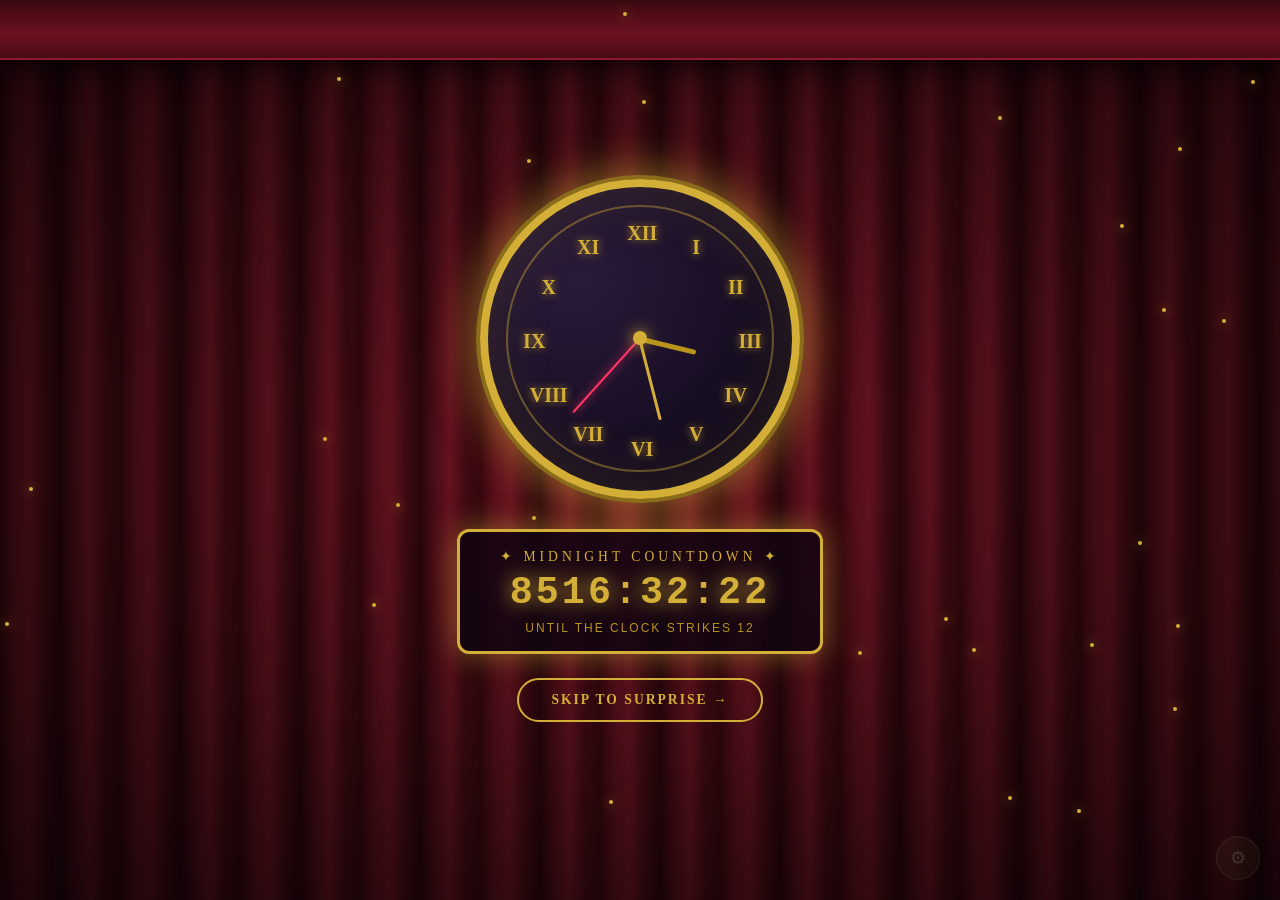
==== commit 2a9f0378: "time and message" ====
--- a/demo.html
+++ b/demo.html
@@ -573,6 +573,7 @@
   .admin-btn:hover { transform: translateY(-2px); }
   .admin-btn.danger { background: linear-gradient(135deg, #ff8888, #e65c5c); box-shadow: 0 4px 14px rgba(230,92,92,.4); }
   .admin-btn.blue { background: linear-gradient(135deg, #88b0ff, #5c7ee6); box-shadow: 0 4px 14px rgba(92,126,230,.4); }
+  .admin-btn.whatsapp { background: linear-gradient(135deg, #25D366, #128C7E); box-shadow: 0 4px 14px rgba(37,211,102,.4); }
   .admin-list {
     display: grid; grid-template-columns: repeat(auto-fill, minmax(220px, 1fr));
     gap: 12px; margin-top: 16px;
@@ -883,12 +884,20 @@
 <div id="adminPanel">
   <div class="admin-box">
     <div class="admin-head">
-      <h2>⚙ Admin Panel — Direct Upload</h2>
+      <h2>⚙ Admin Panel</h2>
       <button class="admin-close" onclick="closeAdmin()">✕ Close</button>
     </div>
     <div class="admin-note">
-      🌼 Yahan se **apni files choose karo** (URL ki zarurat nahi). File select karo, heart choose karo, add karo. Sab kuch browser me save hoga.
-    </div>
+      🌼 Yahan se saara content add/edit/delete karo. Har item ko kis heart me dikhana hai woh select karo.
+    </div>
+    
+    <!-- WHATSAPP BUTTON -->
+    <div style="margin-bottom:20px; padding:16px; background:linear-gradient(135deg,#e8f5e0,#f7faf5); border-radius:16px; border:2px dashed rgba(37,211,102,.4);">
+      <h3 style="color:#128C7E; font-size:.9rem; margin-bottom:8px;">💬 WhatsApp Countdown Sender</h3>
+      <p style="font-size:.78rem; color:#5a7050; margin-bottom:12px;" id="waStatus">Click karo — aaj ka message WhatsApp me ready ho jayega.</p>
+      <button class="admin-btn whatsapp" onclick="sendWhatsAppCountdown()" style="font-size:.9rem; padding:12px 26px;">📱 Send Her</button>
+    </div>
+
     <div style="margin-bottom:20px;">
       <button class="admin-btn" onclick="exportData()">⬇ Export JSON</button>
       <button class="admin-btn blue" onclick="document.getElementById('importFile').click()">⬆ Import JSON</button>
@@ -1080,6 +1089,13 @@
         <input id="setGiftPw" placeholder="2604" maxlength="10">
         <label>Admin Password</label>
         <input id="setAdminPw" placeholder="1504" maxlength="10">
+        <h3 style="margin-top:18px;">WhatsApp Settings</h3>
+        <label>Uska WhatsApp Number (country code ke saath)</label>
+        <input id="setWhatsappNum" placeholder="+918188857361">
+        <label>Uska Naam</label>
+        <input id="setWhatsappName" placeholder="Jasmine">
+        <label>Birthday Date (YYYY-MM-DD)</label>
+        <input id="setBirthday" placeholder="2026-11-26" type="date">
         <h3 style="margin-top:18px;">Passcode Photo</h3>
         <label class="file-drop">
           <span class="fd-icon">🖼️</span>
@@ -1105,7 +1121,7 @@
 
 <script>
 /* ============ DATA STORAGE ============ */
-const STORAGE_KEY = 'birthday_surprise_v4';
+const STORAGE_KEY = 'birthday_surprise_v6';
 
 const DEFAULT_DATA = {
   settings: {
@@ -1115,7 +1131,11 @@
     heart1Title: 'Shayari & Songs 💌',
     heart2Title: 'Our Photos 📸',
     heart3Title: 'Notes & Messages 📝',
-    heart4Title: 'Her Voice 🎤'
+    heart4Title: 'Her Voice 🎤',
+    whatsappNumber: '+918188857361',
+    whatsappName: 'Jasmine',
+    birthdayDate: '2026-11-26',
+    lastMessageDay: -1
   },
   photos: [],
   audio: [],
@@ -1150,18 +1170,51 @@
 }
 function saveData() {
   try { localStorage.setItem(STORAGE_KEY, JSON.stringify(APP_DATA)); }
-  catch(e) {
-    alert('⚠ Storage full! Kuch items delete karo ya Export lelo.');
-  }
+  catch(e) { alert('⚠ Storage full! Kuch items delete karo ya Export lelo.'); }
 }
 let APP_DATA = loadData();
+
+/* ============ 32 DAYS MESSAGE TEMPLATES ============ */
+const DAILY_MESSAGES = {
+  32: "🌼 *32 Days to Go!* 🌼\n\nJasmine, tumhara birthday ab sirf 32 din door hai! 🎂\n\n✨ Taiyaariyan shuru karo, yeh mahina khaas hone wala hai! 💖",
+  31: "🌸 *31 Days to Go!* 🌸\n\nEk mahina bhi nahi bacha! 🎂\n\n🌼 Har din tumhare birthday ke aur kareeb! ✨",
+  30: "🎂 *30 Days to Go!* 🎉\n\nBas ek mahina! 🤩\n\n✨ Yeh 30 din bahut jaldi nikal jayenge! 💚",
+  29: "🌼 *29 Days to Go!* 🌼\n\nJasmine, sirf 29 din baaki! 💫\n\n🎂 Birthday vibes shuru ho rahi hain! ✨",
+  28: "✨ *28 Days to Go!* ✨\n\nChar hafte baaki! 🎉\n\n🌼 Tumhara din aa raha hai! 💖",
+  27: "🌸 *27 Days to Go!* 🌸\n\n27 din! Bohot jaldi! 🎂\n\n✨ Har subah ek naya countdown! 💚",
+  26: "🎂 *26 Days to Go!* 🎉\n\nSirf 26 din baaki! 🤩\n\n🌼 Taiyaari ka time aa gaya! ✨",
+  25: "🌼 *25 Days to Go!* 🌼\n\n25 din — ek chhota sa mahina! 🎂\n\n💫 Tumhare liye kuch khaas aa raha hai! 💖",
+  24: "✨ *24 Days to Go!* ✨\n\n24 din! Har din khaas hai! 🎉\n\n🌼 Birthday ka wait maza aata hai! 💚",
+  23: "🌸 *23 Days to Go!* 🌸\n\n23 din! Bohot kareeb! 🎂\n\n✨ Tumhare birthday ki khushbu aa rahi hai! 💖",
+  22: "🎂 *22 Days to Go!* 🎉\n\n22 din — kuch khaas hone wala hai! 🤩\n\n🌼 Har din ek naya surprise! ✨",
+  21: "🌼 *21 Days to Go!* 🌼\n\n21 din! Tumhara 21st birthday! 🎂\n\n💫 Yeh toh golden birthday hai! 💖",
+  20: "✨ *20 Days to Go!* ✨\n\nSirf 20 din! 🎉\n\n🌼 Countdown ab tez ho gaya hai! 💚",
+  19: "🌸 *19 Days to Go!* 🌸\n\n19 din baaki! 🎂\n\n✨ Har din ek nayi khushi! 💖",
+  18: "🎂 *18 Days to Go!* 🎉\n\n18 din — almost there! 🤩\n\n🌼 Tumhara din aa raha hai! ✨",
+  17: "🌼 *17 Days to Go!* 🌼\n\n17 din! Bohot kareeb! 🎂\n\n💫 Taiyaariyan kaisi chal rahi hain? 💖",
+  16: "✨ *16 Days to Go!* ✨\n\n16 din baaki! 🎉\n\n🌼 Kuch khaas plan kar rahe hain tumhare liye! 💚",
+  15: "🌸 *15 Days to Go!* 🌸\n\nAadha mahina! 🎂\n\n✨ Har din thoda aur close! 💖",
+  14: "🎂 *14 Days to Go!* 🎉\n\nDo hafte baaki! 🤩\n\n🌼 Countdown ab double speed pe! ✨",
+  13: "🌼 *13 Days to Go!* 🌼\n\n13 din! Har din khaas hai! 🎂\n\n💫 Tumhare liye kuch bada aa raha hai! 💖",
+  12: "✨ *12 Days to Go!* ✨\n\n12 din! Bohot jaldi! 🎉\n\n🌼 Birthday ki taiyaari shuru! 💚",
+  11: "🌸 *11 Days to Go!* 🌸\n\n11 din — almost 10! 🎂\n\n✨ Har pal khaas hai! 💖",
+  10: "🎂 *10 Days to Go!* 🎉\n\nSirf 10 din! 🤩\n\n🌼 Countdown double digits me! ✨",
+  9: "🌼 *9 Days to Go!* 🌼\n\n9 din baaki! 🎂\n\n💫 Tumhare liye surprises taiyaar hain! 💖",
+  8: "✨ *8 Days to Go!* ✨\n\n8 din! Bohot kareeb! 🎉\n\n🌼 Sirf ek hafta baaki! 💚",
+  7: "🌸 *7 Days to Go!* 🌸\n\nEk hafta! 🎂\n\n✨ Har subah countdown! 💖",
+  6: "🎂 *6 Days to Go!* 🎉\n\n6 din! Almost there! 🤩\n\n🌼 Bohot jaldi! ✨",
+  5: "🌼 *5 Days to Go!* 🌼\n\n5 din! Panch din! 🎂\n\n💫 Taiyaari kaisi hai? 💖",
+  4: "✨ *4 Days to Go!* ✨\n\n4 din! Sirf 4! 🎉\n\n🌼 Har pal khaas hai! 💚",
+  3: "🌸 *3 Days to Go!* 🌸\n\n3 din! Almost! 🎂\n\n✨ Bohot kareeb! 💖",
+  2: "🎂 *2 Days to Go!* 🎉\n\nSirf 2 din! Kal nahi, parso! 🤩\n\n🌼 Taiyaar ho? ✨",
+  1: "🌼 *1 Day to Go!* 🌼\n\nKal tumhara birthday hai! 🎂\n\n💫 Aaj raat 12 baje se celebration shuru! 💖",
+  0: "🎉 *HAPPY BIRTHDAY JASMINE!* 🎂\n\nAaj tumhara din hai! ✨\n\n🌼 Yeh saal tumhara hai — khushiyon bhara, pyaar bhara! 💚\n\n🌸 Happy Birthday once again! 🌸"
+};
 
 /* ============ NAV ============ */
 function nextPage(n) {
   document.querySelectorAll('.page').forEach(p => p.classList.remove('active'));
-  let target;
-  if (n === 'jasmine') target = document.getElementById('pageJasmine');
-  else target = document.getElementById('page' + n);
+  let target = (n === 'jasmine') ? document.getElementById('pageJasmine') : document.getElementById('page' + n);
   if (target) target.classList.add('active');
   if (n === 6) renderHearts();
   if (n === 'jasmine') startJasmineRain();
@@ -1193,6 +1246,12 @@
 function startCountdown() {
   function getTarget() {
     const now = new Date();
+    const bd = APP_DATA.settings.birthdayDate ? new Date(APP_DATA.settings.birthdayDate) : null;
+    if (bd && !isNaN(bd)) {
+      bd.setHours(0,0,0,0);
+      if (bd < now) bd.setFullYear(now.getFullYear() + 1);
+      return bd;
+    }
     const t = new Date(now.getFullYear(), 10, 26, 0, 0, 0);
     if (t < now) t.setFullYear(t.getFullYear() + 1);
     return t;
@@ -1540,8 +1599,6 @@
     preview.dataset.name = file.name;
   };
   reader.readAsDataURL(file);
-  // Update label
-  const label = document.getElementById(inputId.replace('File','FileName').replace('photoFile','photoFileName').replace('audioFile','audioFileName').replace('voiceFile','voiceFileName').replace('videoFile','videoFileName'));
   const correctLabel = document.querySelector(`#${inputId}`).parentElement.querySelector('span:nth-child(2)');
   if (correctLabel) correctLabel.textContent = '✓ ' + file.name;
 }
@@ -1595,6 +1652,26 @@
   document.getElementById('setHeart2Title').value = APP_DATA.settings.heart2Title;
   document.getElementById('setHeart3Title').value = APP_DATA.settings.heart3Title;
   document.getElementById('setHeart4Title').value = APP_DATA.settings.heart4Title;
+  document.getElementById('setWhatsappNum').value = APP_DATA.settings.whatsappNumber || '';
+  document.getElementById('setWhatsappName').value = APP_DATA.settings.whatsappName || 'Jasmine';
+  document.getElementById('setBirthday').value = APP_DATA.settings.birthdayDate || '2026-11-26';
+  
+  const bdStr = APP_DATA.settings.birthdayDate;
+  if (bdStr) {
+    const today = new Date(); today.setHours(0,0,0,0);
+    const bd = new Date(bdStr); bd.setHours(0,0,0,0);
+    if (bd < today) bd.setFullYear(today.getFullYear() + 1);
+    const daysLeft = Math.round((bd - today) / (1000*60*60*24));
+    const lastSent = APP_DATA.settings.lastMessageDay;
+    
+    if (lastSent === daysLeft) {
+      document.getElementById('waStatus').innerHTML = `✅ Aaj ka message (${daysLeft} days) bhej diya gaya! Kal agla message aayega.`;
+      document.getElementById('waStatus').style.color = '#128C7E';
+    } else {
+      document.getElementById('waStatus').innerHTML = `⏳ Aaj ka message (${daysLeft} days) abhi bhejna hai. Button dabao!`;
+      document.getElementById('waStatus').style.color = '#e63950';
+    }
+  }
 }
 function closeAdmin() { document.getElementById('adminPanel').classList.remove('show'); }
 function switchAdminTab(tab, btn) {
@@ -1747,7 +1824,9 @@
 function saveSettings() {
   APP_DATA.settings.giftPassword = document.getElementById('setGiftPw').value.trim() || '2604';
   APP_DATA.settings.adminPassword = document.getElementById('setAdminPw').value.trim() || '1504';
-  // Passcode photo from file
+  APP_DATA.settings.whatsappNumber = document.getElementById('setWhatsappNum').value.trim();
+  APP_DATA.settings.whatsappName = document.getElementById('setWhatsappName').value.trim() || 'Jasmine';
+  APP_DATA.settings.birthdayDate = document.getElementById('setBirthday').value;
   const preview = document.getElementById('passcodePhotoPreview');
   if (preview.dataset.url) APP_DATA.settings.passcodePhoto = preview.dataset.url;
   APP_DATA.settings.heart1Title = document.getElementById('setHeart1Title').value.trim() || 'Shayari & Songs 💌';
@@ -1756,7 +1835,48 @@
   APP_DATA.settings.heart4Title = document.getElementById('setHeart4Title').value.trim() || 'Her Voice 🎤';
   saveData();
   applySettings();
-  alert('✅ Settings saved!');
+  alert('✅ Settings saved!\n\nWhatsApp Number: ' + (APP_DATA.settings.whatsappNumber || 'not set'));
+  openAdmin();
+}
+
+/* ============ WHATSAPP SENDER (UPDATED) ============ */
+function sendWhatsAppCountdown() {
+  const num = APP_DATA.settings.whatsappNumber;
+  if (!num) { alert('⚠ Pehle Settings me uska WhatsApp number daalo!'); return; }
+  
+  const bdStr = APP_DATA.settings.birthdayDate;
+  if (!bdStr) { alert('⚠ Birthday date set karo!'); return; }
+  
+  const today = new Date();
+  today.setHours(0,0,0,0);
+  const bd = new Date(bdStr);
+  bd.setHours(0,0,0,0);
+  if (bd < today) { bd.setFullYear(today.getFullYear() + 1); }
+  
+  const diffTime = bd - today;
+  const daysLeft = Math.round(diffTime / (1000 * 60 * 60 * 24));
+  
+  let lastSent = APP_DATA.settings.lastMessageDay;
+  if (lastSent === daysLeft) {
+    if (!confirm('Aaj ka message pehle hi bhej diya gaya hai. Kya phir se bhejna hai?')) {
+      return;
+    }
+  }
+  
+  let msg = DAILY_MESSAGES[daysLeft] || `🌼 *${daysLeft} Days to Go!* 🌼\n\nJasmine, countdown chal raha hai! 🎂`;
+  
+  const cleanNum = num.replace(/[^0-9]/g, '');
+  const waUrl = `https://wa.me/${cleanNum}?text=${encodeURIComponent(msg)}`;
+  window.open(waUrl, '_blank');
+  
+  APP_DATA.settings.lastMessageDay = daysLeft;
+  saveData();
+  
+  document.getElementById('waStatus').innerHTML = `✅ Aaj ka message (${daysLeft} days) bhej diya gaya! Kal agla message aayega.`;
+  document.getElementById('waStatus').style.color = '#128C7E';
+  document.getElementById('waStatus').style.fontWeight = 'bold';
+  
+  throwConfetti();
 }
 
 function exportData() {
